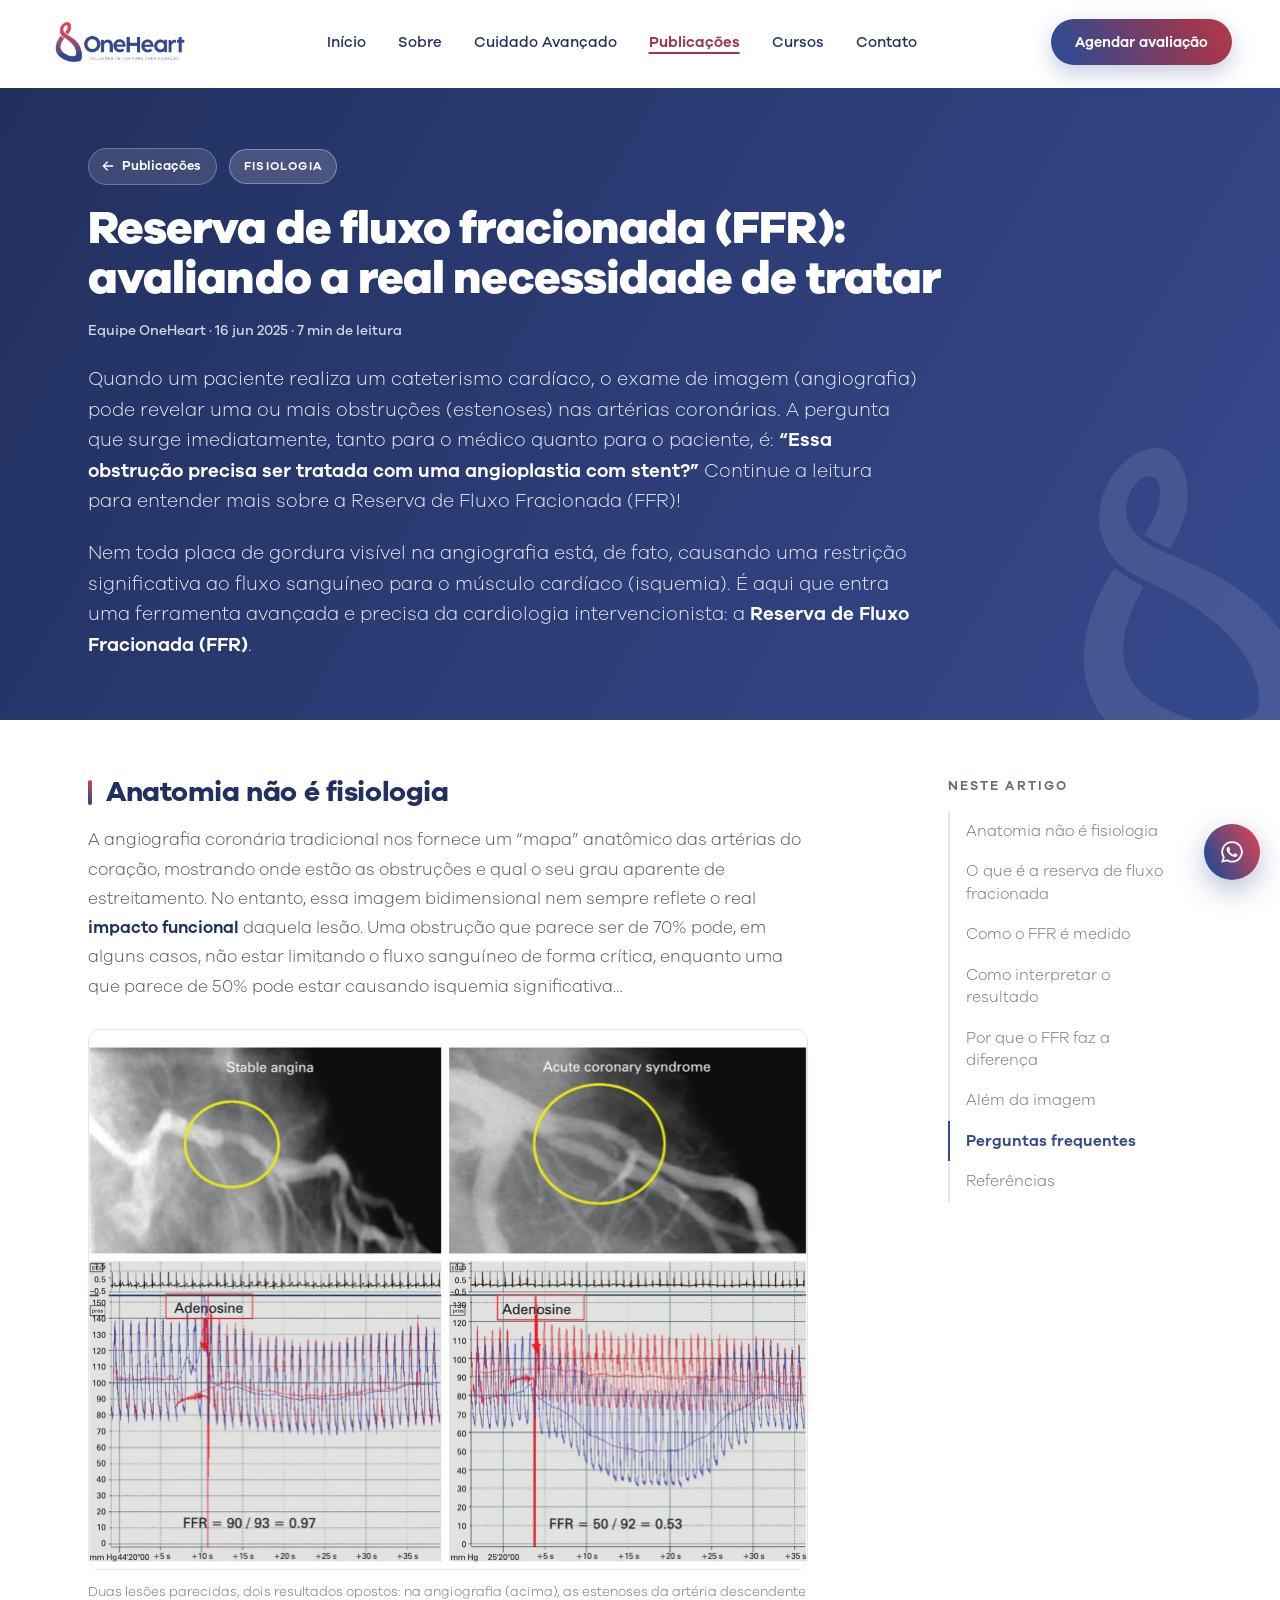
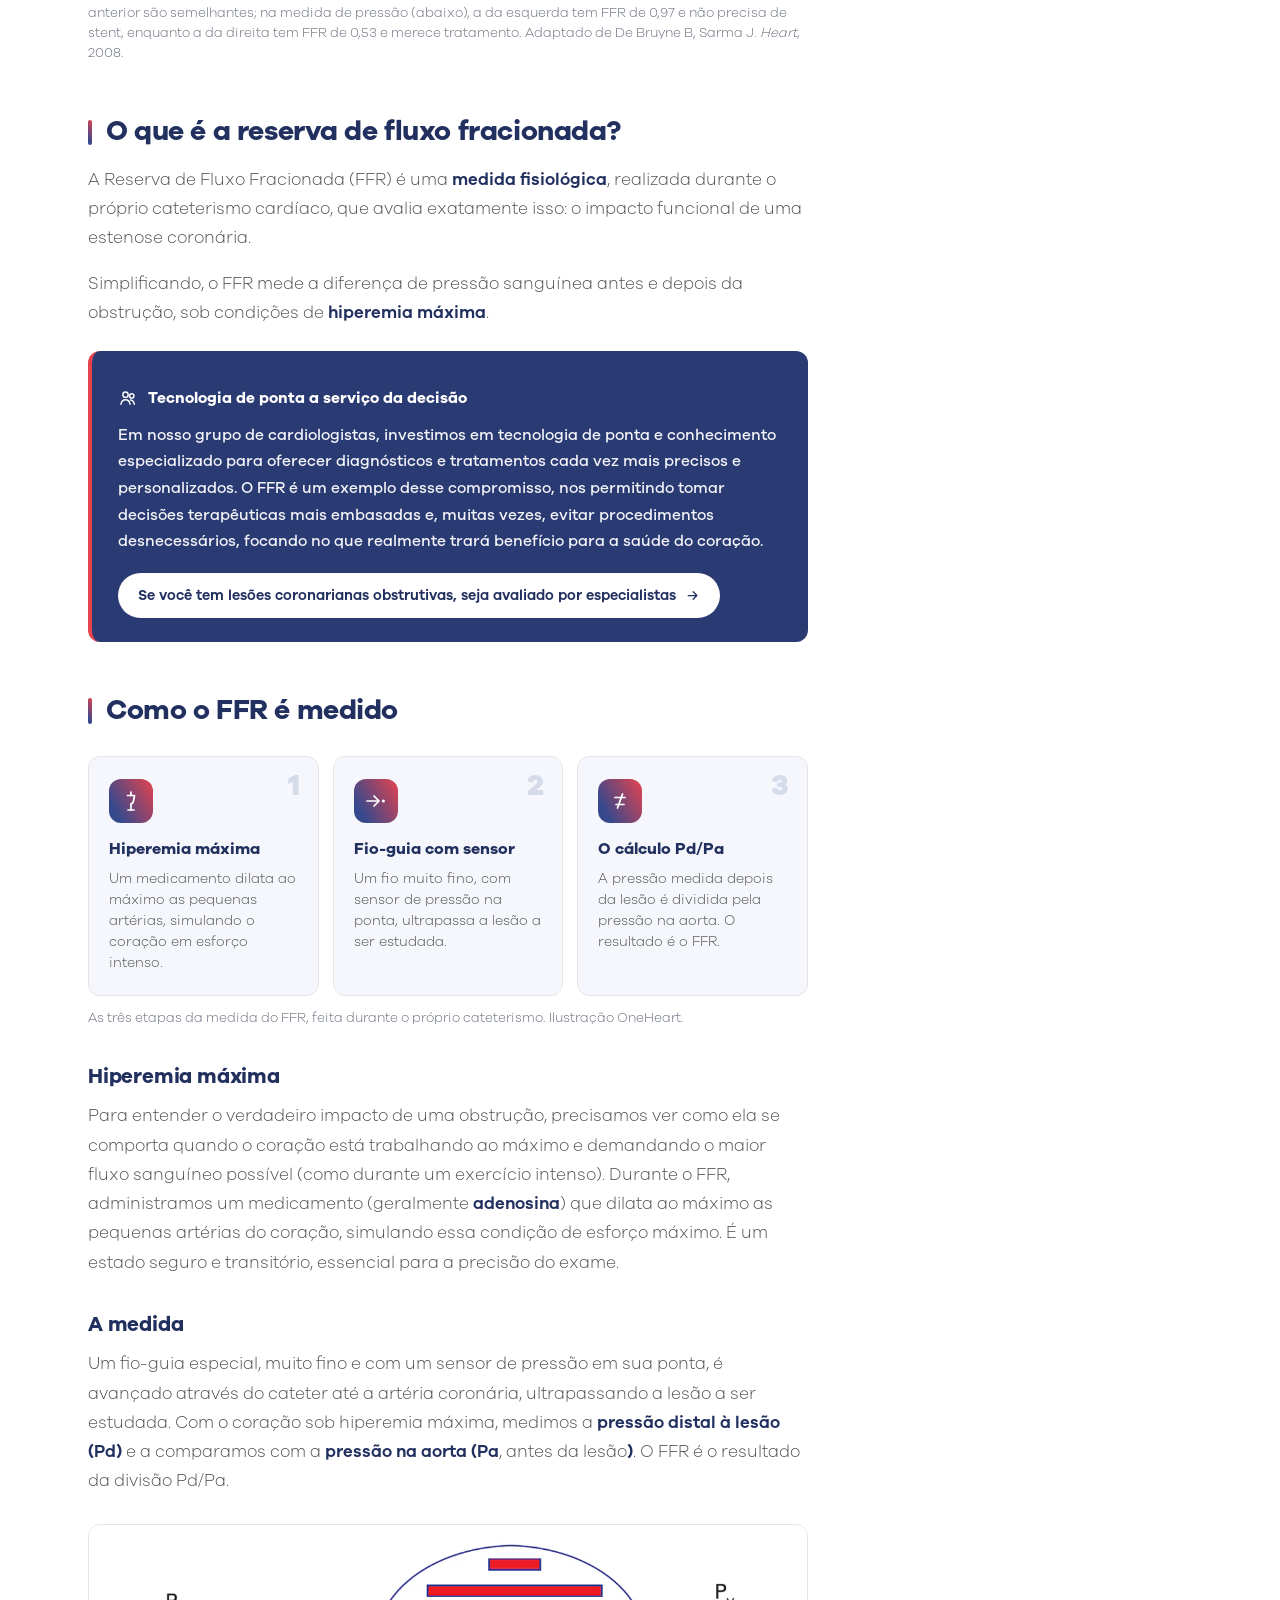
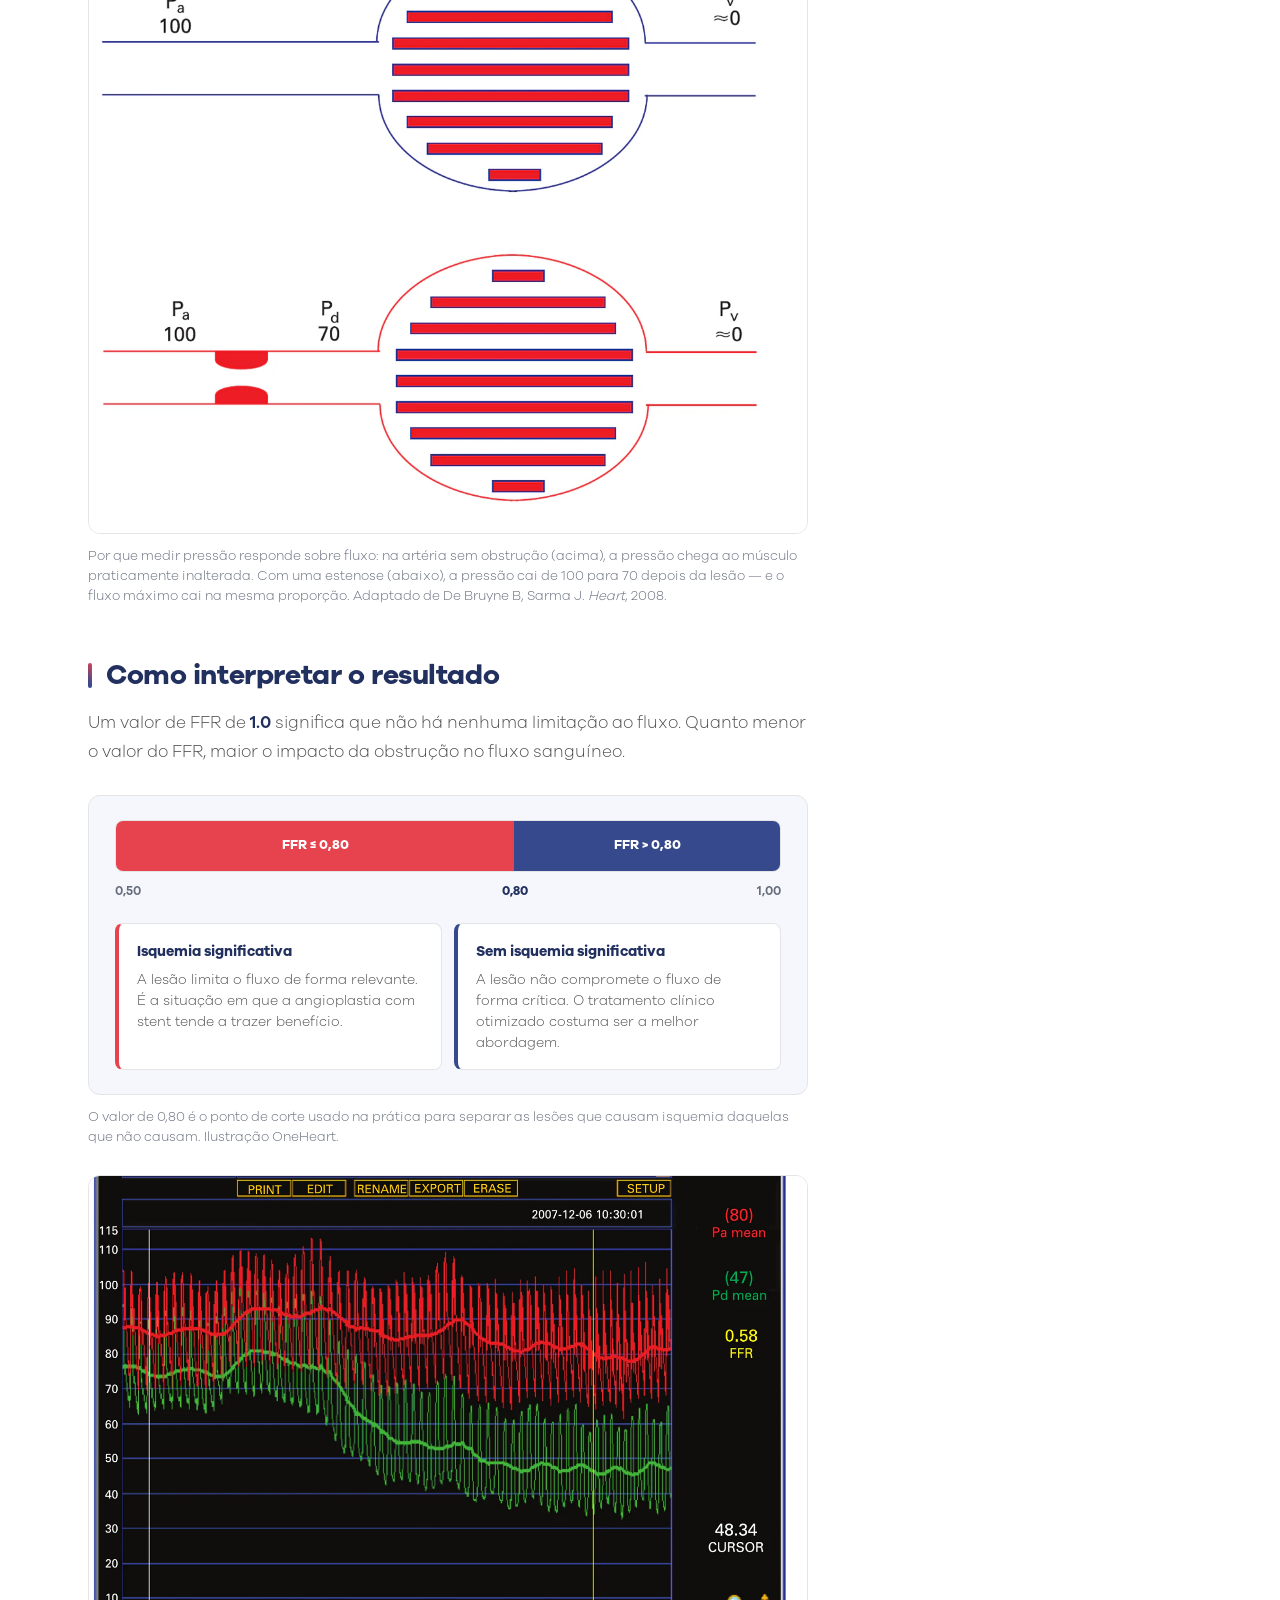
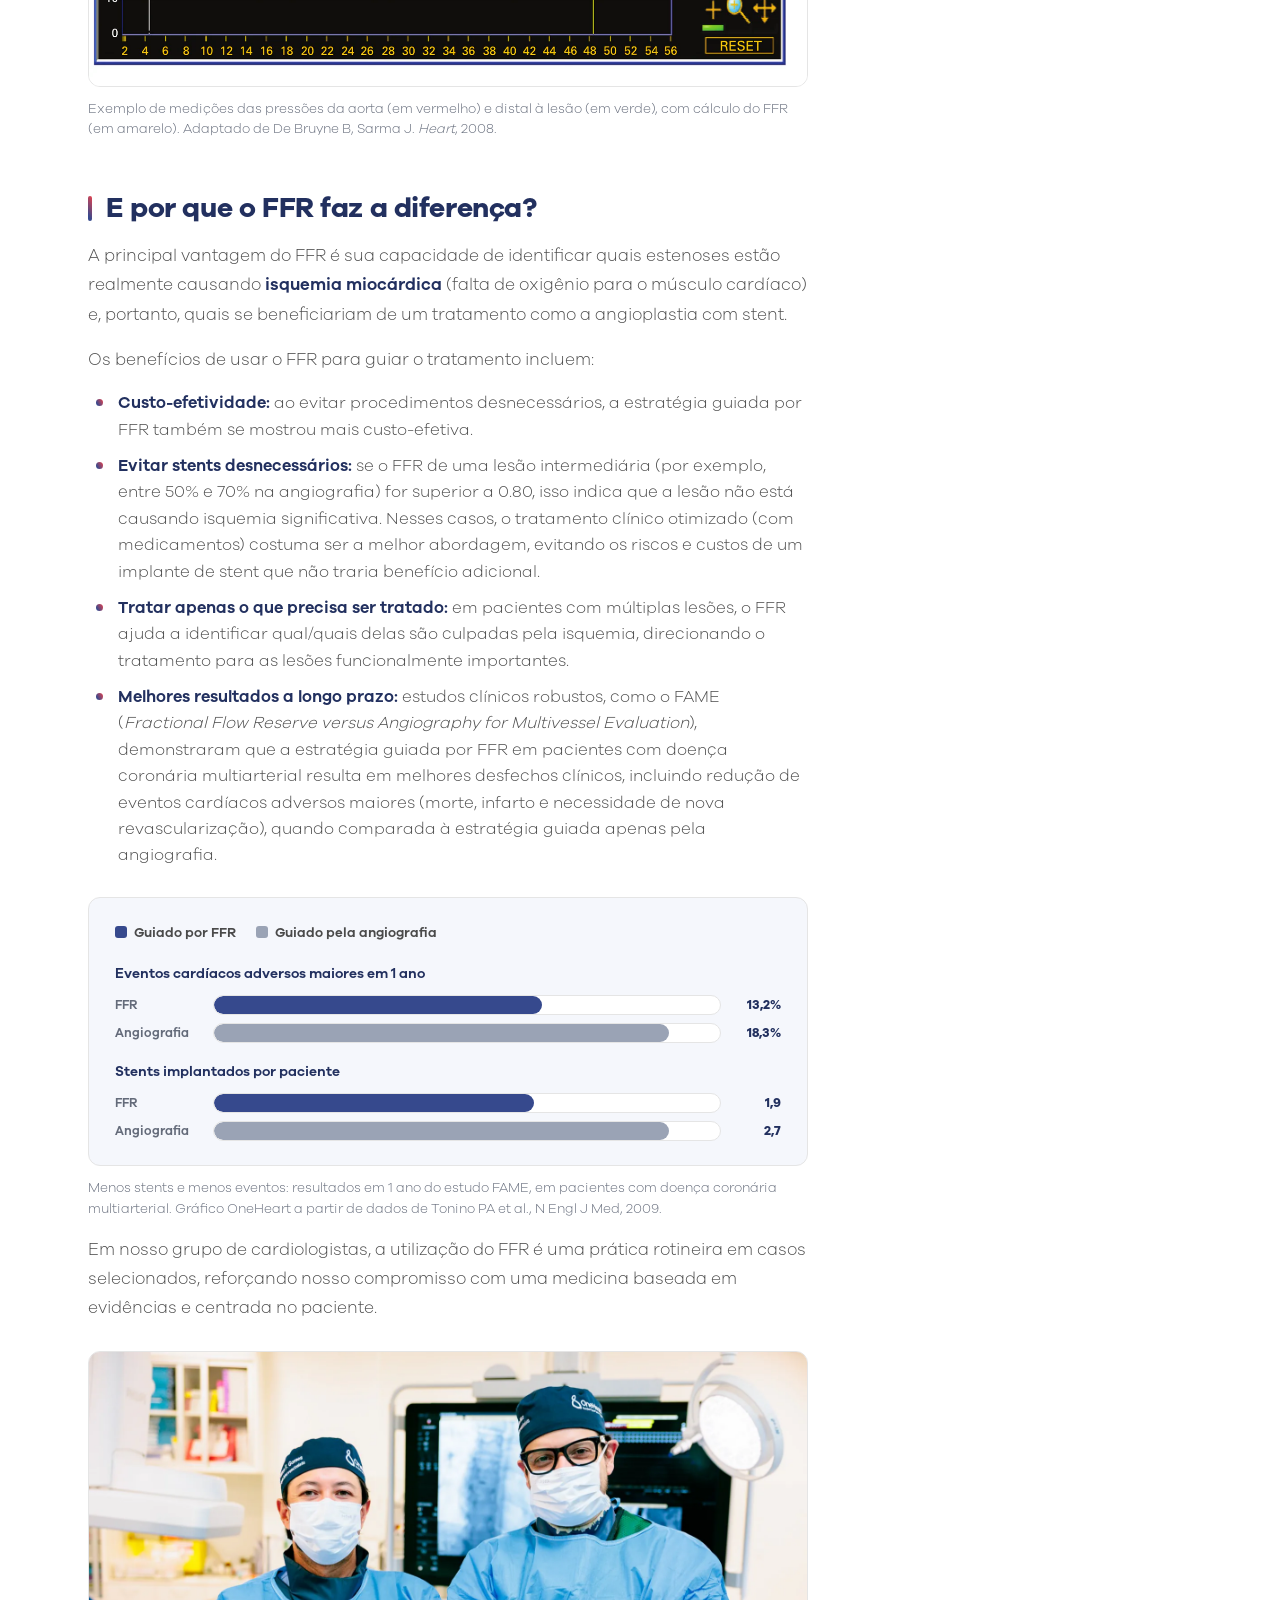
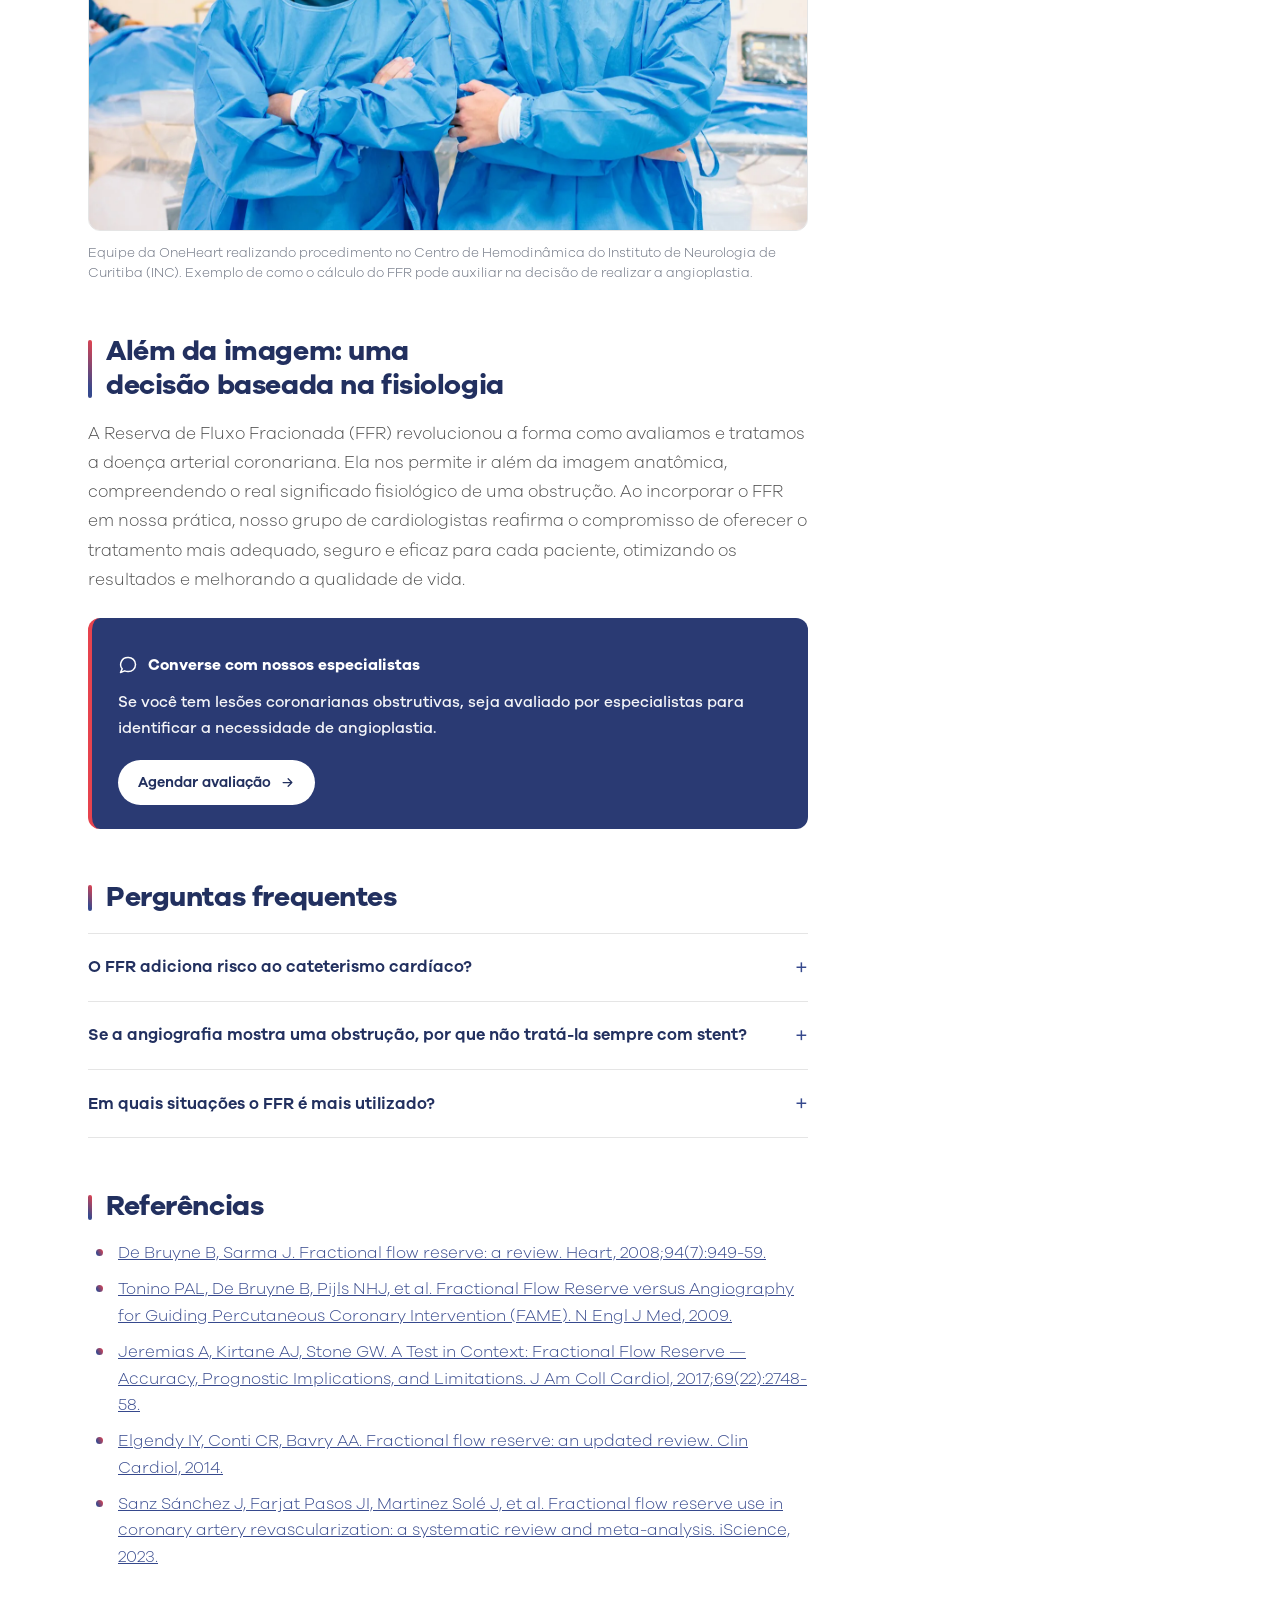
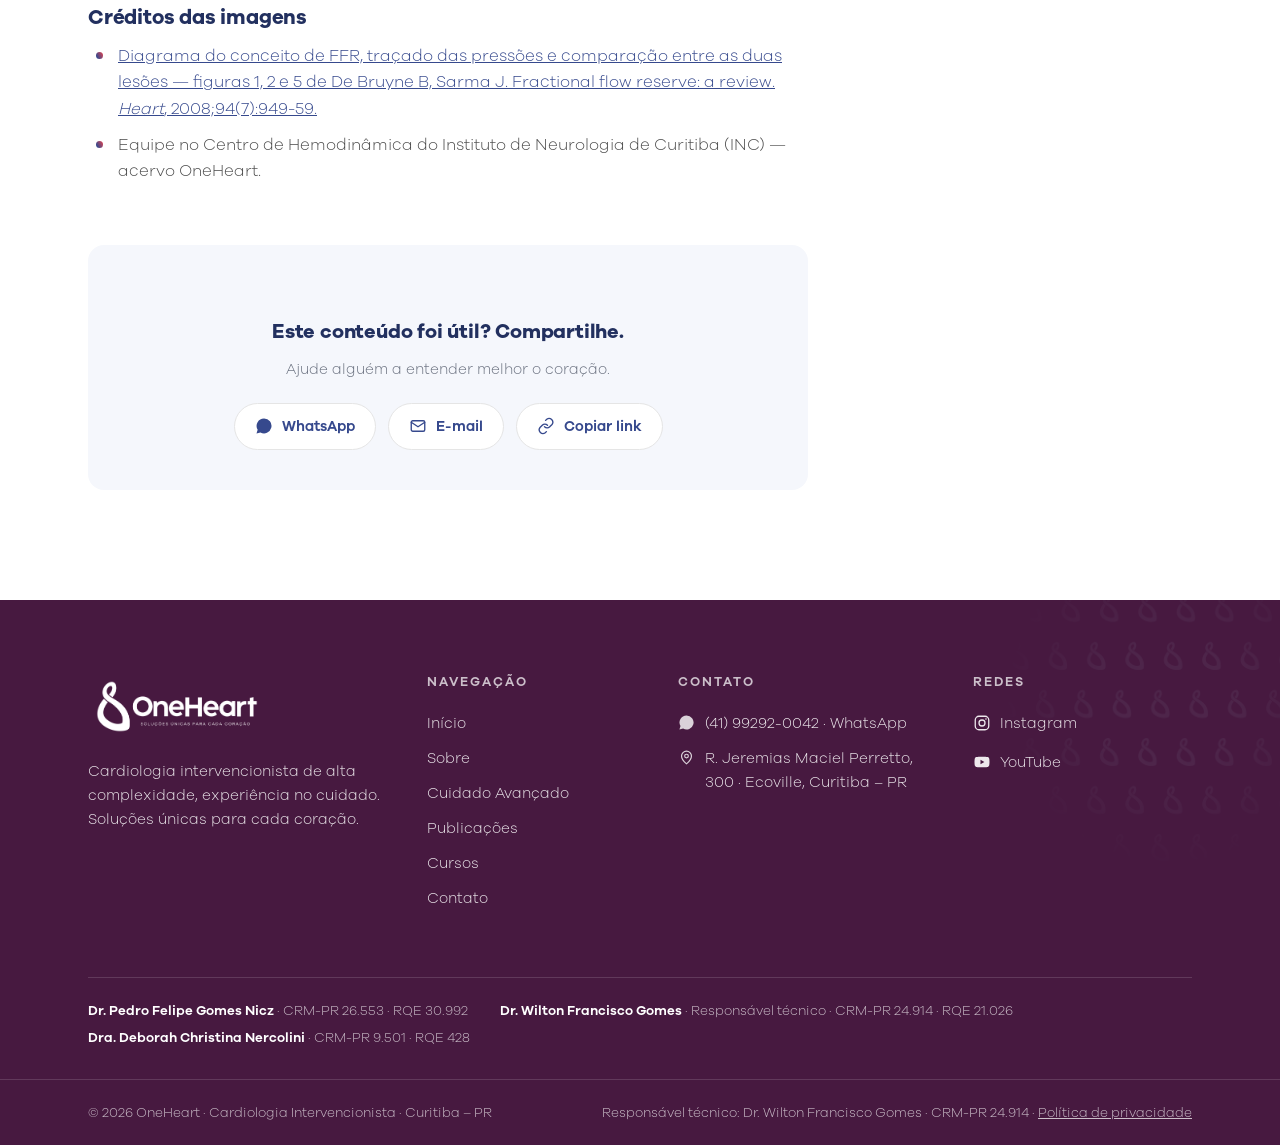
==== artigo-ffr.html @ 6fa2df33 "Adiciona artigos TEER (MitraClip e PASCAL) e FFR Migra do site antigo os dois artigos restantes, man" ====
<!DOCTYPE html>
<html lang="pt-BR">
<head>
<meta charset="UTF-8">
<meta name="viewport" content="width=device-width, initial-scale=1.0">
<title>Reserva de fluxo fracionada (FFR): o que é e quando é indicada? — OneHeart</title>
<meta name="description" content="Nem toda obstrução vista na angiografia limita o fluxo de forma crítica. Entenda o que é a reserva de fluxo fracionada (FFR), como ela é medida durante o cateterismo, o que significa o corte de 0,80 e como ela evita stents desnecessários. Conteúdo da equipe OneHeart, em Curitiba.">
<link rel="icon" type="image/webp" href="assets/img/selo-degrade.webp">
<link rel="preload" href="assets/fonts/GalanoGrotesqueExtraBold.woff2" as="font" type="font/woff2" crossorigin>
<link rel="preload" href="assets/fonts/GalanoGrotesqueLight.woff2" as="font" type="font/woff2" crossorigin>
<link rel="stylesheet" href="css/styles.css">
<script>if(window.matchMedia&&!matchMedia('(prefers-reduced-motion: reduce)').matches){document.documentElement.classList.add('js-reveal');window.addEventListener('error',function(){document.documentElement.classList.remove('js-reveal');});}</script>
</head>
<body>

<a class="skip-link" href="#conteudo">Pular para o conteúdo</a>

<header class="site-header" id="header">
  <div class="container">
    <a class="brand" href="index.html" aria-label="OneHeart — Início">
      <img src="assets/img/logo-principal-degrade.webp" alt="OneHeart — Soluções únicas para cada coração" width="640" height="240">
    </a>
    <nav class="site-nav" aria-label="Navegação principal">
      <ul>
        <li><a href="index.html">Início</a></li>
        <li><a href="sobre.html">Sobre</a></li>
        <li><a href="cuidado-avancado.html">Cuidado Avançado</a></li>
        <li><a href="publicacoes.html" aria-current="page">Publicações</a></li>
        <li><a href="cursos.html">Cursos</a></li>
        <li><a href="contato.html">Contato</a></li>
      </ul>
    </nav>
    <div class="header-cta">
      <a class="btn btn-primary" href="https://wa.me/5541992920042?text=Ol%C3%A1!%20Gostaria%20de%20agendar%20uma%20avalia%C3%A7%C3%A3o%20com%20a%20OneHeart." target="_blank" rel="noopener">Agendar avaliação</a>
    </div>
    <button class="nav-toggle" id="navToggle" aria-label="Abrir menu" aria-expanded="false" aria-controls="drawer">
      <svg width="26" height="26" viewBox="0 0 24 24" fill="none" stroke="currentColor" stroke-width="2" stroke-linecap="round"><path d="M4 7h16M4 12h16M4 17h16"/></svg>
    </button>
  </div>
</header>

<div class="drawer" id="drawer" aria-hidden="true">
  <div class="drawer-scrim" data-close></div>
  <div class="drawer-panel" role="dialog" aria-modal="true" aria-label="Menu">
    <div class="drawer-top">
      <img src="assets/img/logo-principal-degrade.webp" alt="OneHeart">
      <button class="drawer-close" data-close aria-label="Fechar menu">
        <svg width="20" height="20" viewBox="0 0 24 24" fill="none" stroke="currentColor" stroke-width="2" stroke-linecap="round"><path d="M6 6l12 12M18 6L6 18"/></svg>
      </button>
    </div>
    <nav aria-label="Navegação móvel">
      <a href="index.html">Início</a>
      <a href="sobre.html">Sobre</a>
      <a href="cuidado-avancado.html">Cuidado Avançado</a>
      <a href="publicacoes.html" aria-current="page">Publicações</a>
      <a href="cursos.html">Cursos</a>
      <a href="contato.html">Contato</a>
    </nav>
    <a class="btn btn-primary" href="https://wa.me/5541992920042?text=Ol%C3%A1!%20Gostaria%20de%20agendar%20uma%20avalia%C3%A7%C3%A3o%20com%20a%20OneHeart." target="_blank" rel="noopener">Agendar avaliação</a>
  </div>
</div>

<main id="conteudo">
  <article class="article">

    <header class="article-head reveal">
      <div class="container">
        <div class="article-topline">
          <a class="article-back" href="publicacoes.html">
            <svg width="16" height="16" viewBox="0 0 24 24" fill="none" stroke="currentColor" stroke-width="2" stroke-linecap="round" stroke-linejoin="round"><path d="M19 12H5M11 6l-6 6 6 6"/></svg>
            Publicações
          </a>
          <span class="article-cat">Fisiologia</span>
        </div>
        <h1>Reserva de fluxo fracionada (FFR): avaliando a real necessidade de tratar</h1>
        <p class="article-meta">Equipe OneHeart · 16 jun 2025 · 7 min de leitura</p>
        <p class="article-lead">Quando um paciente realiza um cateterismo cardíaco, o exame de imagem (angiografia) pode revelar uma ou mais obstruções (estenoses) nas artérias coronárias. A pergunta que surge imediatamente, tanto para o médico quanto para o paciente, é: <strong>“Essa obstrução precisa ser tratada com uma angioplastia com stent?”</strong> Continue a leitura para entender mais sobre a Reserva de Fluxo Fracionada (FFR)!</p>
        <p class="article-lead">Nem toda placa de gordura visível na angiografia está, de fato, causando uma restrição significativa ao fluxo sanguíneo para o músculo cardíaco (isquemia). É aqui que entra uma ferramenta avançada e precisa da cardiologia intervencionista: a <strong>Reserva de Fluxo Fracionada (FFR)</strong>.</p>
      </div>
    </header>

    <div class="container">
      <div class="article-layout">

        <!-- Sumário -->
        <aside class="article-toc reveal" aria-label="Sumário do artigo">
          <p class="toc-title">Neste artigo</p>
          <nav>
            <a href="#anatomia">Anatomia não é fisiologia</a>
            <a href="#o-que-e">O que é a reserva de fluxo fracionada</a>
            <a href="#como-e-medido">Como o FFR é medido</a>
            <a href="#interpretacao">Como interpretar o resultado</a>
            <a href="#diferenca">Por que o FFR faz a diferença</a>
            <a href="#conclusao">Além da imagem</a>
            <a href="#faq">Perguntas frequentes</a>
            <a href="#referencias">Referências</a>
          </nav>
        </aside>

        <!-- Corpo -->
        <div class="article-body">

          <section id="anatomia">
            <h2>Anatomia não é fisiologia</h2>
            <p>A angiografia coronária tradicional nos fornece um “mapa” anatômico das artérias do coração, mostrando onde estão as obstruções e qual o seu grau aparente de estreitamento. No entanto, essa imagem bidimensional nem sempre reflete o real <strong>impacto funcional</strong> daquela lesão. Uma obstrução que parece ser de 70% pode, em alguns casos, não estar limitando o fluxo sanguíneo de forma crítica, enquanto uma que parece de 50% pode estar causando isquemia significativa…</p>

            <figure class="article-figure">
              <img src="assets/img/artigo-ffr-duas-lesoes.webp" alt="Dois pacientes com estenoses semelhantes na artéria descendente anterior. À esquerda, o traçado de pressão resulta em FFR de 0,97; à direita, em FFR de 0,53" width="1440" height="1082" loading="lazy" decoding="async">
              <figcaption>Duas lesões parecidas, dois resultados opostos: na angiografia (acima), as estenoses da artéria descendente anterior são semelhantes; na medida de pressão (abaixo), a da esquerda tem FFR de 0,97 e não precisa de stent, enquanto a da direita tem FFR de 0,53 e merece tratamento. Adaptado de De Bruyne B, Sarma J. <em>Heart</em>, 2008.</figcaption>
            </figure>
          </section>

          <section id="o-que-e">
            <h2>O que é a reserva de fluxo fracionada?</h2>
            <p>A Reserva de Fluxo Fracionada (FFR) é uma <strong>medida fisiológica</strong>, realizada durante o próprio cateterismo cardíaco, que avalia exatamente isso: o impacto funcional de uma estenose coronária.</p>
            <p>Simplificando, o FFR mede a diferença de pressão sanguínea antes e depois da obstrução, sob condições de <strong>hiperemia máxima</strong>.</p>

            <div class="callout">
              <p class="callout-title">
                <svg width="20" height="20" viewBox="0 0 24 24" fill="none" stroke="currentColor" stroke-width="1.7" stroke-linecap="round" stroke-linejoin="round"><circle cx="9" cy="8" r="3.2"/><circle cx="16.5" cy="9.5" r="2.6"/><path d="M3.5 19.5c.6-3.6 2.7-5.5 5.5-5.5s4.9 1.9 5.5 5.5M15 14.4c2.4.3 4.1 2 4.6 5.1"/></svg>
                Tecnologia de ponta a serviço da decisão
              </p>
              <p>Em nosso grupo de cardiologistas, investimos em tecnologia de ponta e conhecimento especializado para oferecer diagnósticos e tratamentos cada vez mais precisos e personalizados. O FFR é um exemplo desse compromisso, nos permitindo tomar decisões terapêuticas mais embasadas e, muitas vezes, evitar procedimentos desnecessários, focando no que realmente trará benefício para a saúde do coração.</p>
              <a class="callout-link" href="https://wa.me/5541992920042?text=Ol%C3%A1!%20Gostaria%20de%20agendar%20uma%20avalia%C3%A7%C3%A3o%20sobre%20les%C3%B5es%20coronarianas%20e%20FFR." target="_blank" rel="noopener">
                Se você tem lesões coronarianas obstrutivas, seja avaliado por especialistas
                <svg width="15" height="15" viewBox="0 0 24 24" fill="none" stroke="currentColor" stroke-width="2" stroke-linecap="round" stroke-linejoin="round" aria-hidden="true"><path d="M5 12h14M13 6l6 6-6 6"/></svg>
              </a>
            </div>
          </section>

          <section id="como-e-medido">
            <h2>Como o FFR é medido</h2>

            <figure class="article-figure">
              <div class="tavi-steps">
                <div class="tavi-step">
                  <span class="ts-num" aria-hidden="true">1</span>
                  <div class="ts-icon">
                    <svg width="24" height="24" viewBox="0 0 24 24" fill="none" stroke="currentColor" stroke-width="1.7" stroke-linecap="round" stroke-linejoin="round"><path d="M12 3v3.5"/><path d="M8.5 6.5h7l-1 5.5a3.6 3.6 0 0 1-2.5 2.9V21"/><path d="M9 21h6"/></svg>
                  </div>
                  <h4>Hiperemia máxima</h4>
                  <p>Um medicamento dilata ao máximo as pequenas artérias, simulando o coração em esforço intenso.</p>
                </div>
                <div class="tavi-step">
                  <span class="ts-num" aria-hidden="true">2</span>
                  <div class="ts-icon">
                    <svg width="24" height="24" viewBox="0 0 24 24" fill="none" stroke="currentColor" stroke-width="1.7" stroke-linecap="round" stroke-linejoin="round"><path d="M3 12h11"/><path d="M10 7l5 5-5 5"/><circle cx="19.4" cy="12" r="1.5" fill="currentColor" stroke="none"/></svg>
                  </div>
                  <h4>Fio-guia com sensor</h4>
                  <p>Um fio muito fino, com sensor de pressão na ponta, ultrapassa a lesão a ser estudada.</p>
                </div>
                <div class="tavi-step">
                  <span class="ts-num" aria-hidden="true">3</span>
                  <div class="ts-icon">
                    <svg width="24" height="24" viewBox="0 0 24 24" fill="none" stroke="currentColor" stroke-width="1.7" stroke-linecap="round" stroke-linejoin="round"><path d="M7 8.5h10"/><path d="M8 15.5h8"/><path d="M14.5 5 9.5 19"/></svg>
                  </div>
                  <h4>O cálculo Pd/Pa</h4>
                  <p>A pressão medida depois da lesão é dividida pela pressão na aorta. O resultado é o FFR.</p>
                </div>
              </div>
              <figcaption>As três etapas da medida do FFR, feita durante o próprio cateterismo. Ilustração OneHeart.</figcaption>
            </figure>

            <h3>Hiperemia máxima</h3>
            <p>Para entender o verdadeiro impacto de uma obstrução, precisamos ver como ela se comporta quando o coração está trabalhando ao máximo e demandando o maior fluxo sanguíneo possível (como durante um exercício intenso). Durante o FFR, administramos um medicamento (geralmente <strong>adenosina</strong>) que dilata ao máximo as pequenas artérias do coração, simulando essa condição de esforço máximo. É um estado seguro e transitório, essencial para a precisão do exame.</p>

            <h3>A medida</h3>
            <p>Um fio-guia especial, muito fino e com um sensor de pressão em sua ponta, é avançado através do cateter até a artéria coronária, ultrapassando a lesão a ser estudada. Com o coração sob hiperemia máxima, medimos a <strong>pressão distal à lesão (Pd)</strong> e a comparamos com a <strong>pressão na aorta (Pa</strong>, antes da lesão<strong>)</strong>. O FFR é o resultado da divisão Pd/Pa.</p>

            <figure class="article-figure">
              <img src="assets/img/artigo-ffr-conceito.webp" alt="Diagrama comparando uma artéria sem obstrução, em que a pressão se mantém em 100 até o músculo cardíaco, com uma artéria com estenose, em que a pressão cai de 100 para 70 depois da obstrução" width="1100" height="932" loading="lazy" decoding="async">
              <figcaption>Por que medir pressão responde sobre fluxo: na artéria sem obstrução (acima), a pressão chega ao músculo praticamente inalterada. Com uma estenose (abaixo), a pressão cai de 100 para 70 depois da lesão — e o fluxo máximo cai na mesma proporção. Adaptado de De Bruyne B, Sarma J. <em>Heart</em>, 2008.</figcaption>
            </figure>
          </section>

          <section id="interpretacao">
            <h2>Como interpretar o resultado</h2>
            <p>Um valor de FFR de <strong>1.0</strong> significa que não há nenhuma limitação ao fluxo. Quanto menor o valor do FFR, maior o impacto da obstrução no fluxo sanguíneo.</p>

            <figure class="article-figure">
              <div class="ffr-scale" role="img" aria-label="Escala de FFR de 0,50 a 1,00. Valores iguais ou menores que 0,80 indicam isquemia significativa e costumam se beneficiar de angioplastia. Valores acima de 0,80 indicam ausência de isquemia significativa, com tratamento clínico otimizado como melhor abordagem.">
                <div class="fs-bar">
                  <div class="fs-zone low">FFR ≤ 0,80</div>
                  <div class="fs-zone high">FFR &gt; 0,80</div>
                </div>
                <div class="fs-ticks">
                  <span class="start">0,50</span>
                  <span class="cut">0,80</span>
                  <span class="end">1,00</span>
                </div>
                <div class="fs-legend">
                  <div class="fs-item low">
                    <h4>Isquemia significativa</h4>
                    <p>A lesão limita o fluxo de forma relevante. É a situação em que a angioplastia com stent tende a trazer benefício.</p>
                  </div>
                  <div class="fs-item high">
                    <h4>Sem isquemia significativa</h4>
                    <p>A lesão não compromete o fluxo de forma crítica. O tratamento clínico otimizado costuma ser a melhor abordagem.</p>
                  </div>
                </div>
              </div>
              <figcaption>O valor de 0,80 é o ponto de corte usado na prática para separar as lesões que causam isquemia daquelas que não causam. Ilustração OneHeart.</figcaption>
            </figure>

            <figure class="article-figure">
              <img src="assets/img/artigo-ffr-tracado-pressoes.webp" alt="Tela do laboratório de hemodinâmica com as curvas de pressão da aorta em vermelho e distal à lesão em verde, e o valor de FFR de 0,58 em amarelo" width="1400" height="994" loading="lazy" decoding="async">
              <figcaption>Exemplo de medições das pressões da aorta (em vermelho) e distal à lesão (em verde), com cálculo do FFR (em amarelo). Adaptado de De Bruyne B, Sarma J. <em>Heart</em>, 2008.</figcaption>
            </figure>
          </section>

          <section id="diferenca">
            <h2>E por que o FFR faz a diferença?</h2>
            <p>A principal vantagem do FFR é sua capacidade de identificar quais estenoses estão realmente causando <strong>isquemia miocárdica</strong> (falta de oxigênio para o músculo cardíaco) e, portanto, quais se beneficiariam de um tratamento como a angioplastia com stent.</p>
            <p>Os benefícios de usar o FFR para guiar o tratamento incluem:</p>
            <ul>
              <li><strong>Custo-efetividade:</strong> ao evitar procedimentos desnecessários, a estratégia guiada por FFR também se mostrou mais custo-efetiva.</li>
              <li><strong>Evitar stents desnecessários:</strong> se o FFR de uma lesão intermediária (por exemplo, entre 50% e 70% na angiografia) for superior a 0.80, isso indica que a lesão não está causando isquemia significativa. Nesses casos, o tratamento clínico otimizado (com medicamentos) costuma ser a melhor abordagem, evitando os riscos e custos de um implante de stent que não traria benefício adicional.</li>
              <li><strong>Tratar apenas o que precisa ser tratado:</strong> em pacientes com múltiplas lesões, o FFR ajuda a identificar qual/quais delas são culpadas pela isquemia, direcionando o tratamento para as lesões funcionalmente importantes.</li>
              <li><strong>Melhores resultados a longo prazo:</strong> estudos clínicos robustos, como o FAME (<em>Fractional Flow Reserve versus Angiography for Multivessel Evaluation</em>), demonstraram que a estratégia guiada por FFR em pacientes com doença coronária multiarterial resulta em melhores desfechos clínicos, incluindo redução de eventos cardíacos adversos maiores (morte, infarto e necessidade de nova revascularização), quando comparada à estratégia guiada apenas pela angiografia.</li>
            </ul>

            <figure class="article-figure">
              <div class="stat-compare" role="img" aria-label="Resultados do estudo FAME em pacientes com doença coronária multiarterial: eventos cardíacos em 1 ano de 13,2% na estratégia guiada por FFR contra 18,3% na guiada pela angiografia; número de stents por paciente de 1,9 contra 2,7.">
                <div class="sc-legend">
                  <span><span class="sc-k sc-tavr"></span>Guiado por FFR</span>
                  <span><span class="sc-k sc-cir"></span>Guiado pela angiografia</span>
                </div>
                <div class="sc-row">
                  <div class="sc-label">Eventos cardíacos adversos maiores em 1 ano</div>
                  <div class="sc-bar-row"><span class="sc-tag">FFR</span><div class="sc-track"><div class="sc-fill sc-tavr" style="width:64.9%"></div></div><span class="sc-val">13,2%</span></div>
                  <div class="sc-bar-row"><span class="sc-tag">Angiografia</span><div class="sc-track"><div class="sc-fill sc-cir" style="width:90%"></div></div><span class="sc-val">18,3%</span></div>
                </div>
                <div class="sc-row">
                  <div class="sc-label">Stents implantados por paciente</div>
                  <div class="sc-bar-row"><span class="sc-tag">FFR</span><div class="sc-track"><div class="sc-fill sc-tavr" style="width:63.3%"></div></div><span class="sc-val">1,9</span></div>
                  <div class="sc-bar-row"><span class="sc-tag">Angiografia</span><div class="sc-track"><div class="sc-fill sc-cir" style="width:90%"></div></div><span class="sc-val">2,7</span></div>
                </div>
              </div>
              <figcaption>Menos stents e menos eventos: resultados em 1 ano do estudo FAME, em pacientes com doença coronária multiarterial. Gráfico OneHeart a partir de dados de Tonino PA et al., N Engl J Med, 2009.</figcaption>
            </figure>

            <p>Em nosso grupo de cardiologistas, a utilização do FFR é uma prática rotineira em casos selecionados, reforçando nosso compromisso com uma medicina baseada em evidências e centrada no paciente.</p>

            <figure class="article-figure">
              <img src="assets/img/artigo-ffr-equipe-inc.webp" alt="Dois cardiologistas da equipe OneHeart paramentados no Centro de Hemodinâmica, com o monitor de angiografia ao fundo" width="1600" height="1066" loading="lazy" decoding="async">
              <figcaption>Equipe da OneHeart realizando procedimento no Centro de Hemodinâmica do Instituto de Neurologia de Curitiba (INC). Exemplo de como o cálculo do FFR pode auxiliar na decisão de realizar a angioplastia.</figcaption>
            </figure>
          </section>

          <section id="conclusao">
            <h2>Além da imagem: uma decisão baseada na fisiologia</h2>
            <p>A Reserva de Fluxo Fracionada (FFR) revolucionou a forma como avaliamos e tratamos a doença arterial coronariana. Ela nos permite ir além da imagem anatômica, compreendendo o real significado fisiológico de uma obstrução. Ao incorporar o FFR em nossa prática, nosso grupo de cardiologistas reafirma o compromisso de oferecer o tratamento mais adequado, seguro e eficaz para cada paciente, otimizando os resultados e melhorando a qualidade de vida.</p>

            <div class="callout">
              <p class="callout-title">
                <svg width="20" height="20" viewBox="0 0 24 24" fill="none" stroke="currentColor" stroke-width="1.8" stroke-linecap="round" stroke-linejoin="round"><path d="M21 11.5a8.4 8.4 0 0 1-9 8.4 8.9 8.9 0 0 1-4-.9L3 21l2-4.4A8.4 8.4 0 0 1 12 3a8.4 8.4 0 0 1 9 8.5z"/></svg>
                Converse com nossos especialistas
              </p>
              <p>Se você tem lesões coronarianas obstrutivas, seja avaliado por especialistas para identificar a necessidade de angioplastia.</p>
              <a class="callout-link" href="https://wa.me/5541992920042?text=Ol%C3%A1!%20Gostaria%20de%20agendar%20uma%20avalia%C3%A7%C3%A3o%20sobre%20les%C3%B5es%20coronarianas%20e%20FFR." target="_blank" rel="noopener">
                Agendar avaliação
                <svg width="15" height="15" viewBox="0 0 24 24" fill="none" stroke="currentColor" stroke-width="2" stroke-linecap="round" stroke-linejoin="round" aria-hidden="true"><path d="M5 12h14M13 6l6 6-6 6"/></svg>
              </a>
            </div>
          </section>

          <section id="faq">
            <h2>Perguntas frequentes</h2>
            <div class="faq">
              <details>
                <summary>O FFR adiciona risco ao cateterismo cardíaco?</summary>
                <p>O FFR é um procedimento muito seguro. Os riscos adicionais ao cateterismo padrão são mínimos e geralmente relacionados à passagem do fio-guia ou aos efeitos transitórios da adenosina. Nossa equipe experiente toma todas as precauções para minimizar qualquer risco. Explicaremos todos os riscos em uma avaliação presencial.</p>
              </details>
              <details>
                <summary>Se a angiografia mostra uma obstrução, por que não tratá-la sempre com stent?</summary>
                <p>Colocar um stent quando não é necessário não traz benefício adicional e adiciona os riscos inerentes ao procedimento. A angiografia mostra a anatomia, mas não necessariamente a fisiologia (o impacto no fluxo). Muitas obstruções visualizadas não limitam o fluxo sanguíneo de forma significativa a ponto de requerer um stent. O FFR nos ajuda a identificar precisamente quais lesões se beneficiarão do tratamento, evitando intervenções em lesões que podem ser seguramente manejadas com medicação.</p>
              </details>
              <details>
                <summary>Em quais situações o FFR é mais utilizado?</summary>
                <p>O FFR é particularmente útil para avaliar lesões coronárias de gravidade intermediária (geralmente entre 40% e 70% de obstrução visual pela angiografia), em pacientes com doença em múltiplas artérias para decidir quais lesões tratar, ou quando há discordância entre os sintomas do paciente e os achados da angiografia ou de testes não invasivos.</p>
              </details>
            </div>
          </section>

          <section id="referencias">
            <h2>Referências</h2>
            <ul class="ref-list">
              <li><a href="https://heart.bmj.com/content/94/7/949" target="_blank" rel="noopener">De Bruyne B, Sarma J. Fractional flow reserve: a review. Heart, 2008;94(7):949-59.</a></li>
              <li><a href="https://www.nejm.org/doi/full/10.1056/NEJMoa0807611" target="_blank" rel="noopener">Tonino PAL, De Bruyne B, Pijls NHJ, et al. Fractional Flow Reserve versus Angiography for Guiding Percutaneous Coronary Intervention (FAME). N Engl J Med, 2009.</a></li>
              <li><a href="https://www.jacc.org/doi/10.1016/j.jacc.2017.04.019" target="_blank" rel="noopener">Jeremias A, Kirtane AJ, Stone GW. A Test in Context: Fractional Flow Reserve — Accuracy, Prognostic Implications, and Limitations. J Am Coll Cardiol, 2017;69(22):2748-58.</a></li>
              <li><a href="https://pmc.ncbi.nlm.nih.gov/articles/PMC6649528" target="_blank" rel="noopener">Elgendy IY, Conti CR, Bavry AA. Fractional flow reserve: an updated review. Clin Cardiol, 2014.</a></li>
              <li><a href="https://www.sciencedirect.com/science/article/pii/S2589004223013226" target="_blank" rel="noopener">Sanz Sánchez J, Farjat Pasos JI, Martinez Solé J, et al. Fractional flow reserve use in coronary artery revascularization: a systematic review and meta-analysis. iScience, 2023.</a></li>
            </ul>

            <h3>Créditos das imagens</h3>
            <ul class="ref-list">
              <li><a href="https://heart.bmj.com/content/94/7/949" target="_blank" rel="noopener">Diagrama do conceito de FFR, traçado das pressões e comparação entre as duas lesões — figuras 1, 2 e 5 de De Bruyne B, Sarma J. Fractional flow reserve: a review. <em>Heart</em>, 2008;94(7):949-59.</a></li>
              <li>Equipe no Centro de Hemodinâmica do Instituto de Neurologia de Curitiba (INC) — acervo OneHeart.</li>
            </ul>
          </section>

          <!-- Compartilhar -->
          <div class="article-share reveal">
            <h3>Este conteúdo foi útil? Compartilhe.</h3>
            <p>Ajude alguém a entender melhor o coração.</p>
            <div class="share-btns">
              <a class="share-btn" data-share="whatsapp" href="#" target="_blank" rel="noopener" aria-label="Compartilhar no WhatsApp">
                <svg width="18" height="18" viewBox="0 0 24 24" fill="currentColor" aria-hidden="true"><path d="M12.04 2a9.9 9.9 0 0 0-8.5 14.94L2 22l5.2-1.5A9.9 9.9 0 1 0 12.04 2zm4.5 11.96c-.25-.12-1.46-.72-1.68-.8-.23-.09-.4-.13-.56.12-.17.25-.64.8-.78.97-.15.16-.29.19-.54.06-.24-.12-1.04-.38-1.98-1.22a7.4 7.4 0 0 1-1.37-1.7c-.14-.25-.01-.38.11-.5.11-.11.25-.29.37-.43.12-.15.16-.25.24-.42.08-.16.04-.31-.02-.43-.06-.12-.55-1.34-.76-1.83-.2-.48-.4-.42-.56-.43h-.48c-.16 0-.43.06-.66.31-.22.25-.86.84-.86 2.05 0 1.2.88 2.37 1 2.53.13.17 1.74 2.65 4.2 3.72.59.25 1.05.4 1.4.52.6.19 1.13.16 1.56.1.47-.07 1.46-.6 1.66-1.18.2-.57.2-1.06.15-1.17-.06-.1-.23-.17-.47-.29z"/></svg>
                WhatsApp
              </a>
              <a class="share-btn" data-share="email" href="#" aria-label="Compartilhar por e-mail">
                <svg width="18" height="18" viewBox="0 0 24 24" fill="none" stroke="currentColor" stroke-width="1.8" stroke-linecap="round" stroke-linejoin="round" aria-hidden="true"><rect x="3" y="5" width="18" height="14" rx="2"/><path d="m3 7 9 6 9-6"/></svg>
                E-mail
              </a>
              <button class="share-btn" type="button" data-share="copy" aria-label="Copiar link do artigo">
                <svg width="18" height="18" viewBox="0 0 24 24" fill="none" stroke="currentColor" stroke-width="1.8" stroke-linecap="round" stroke-linejoin="round" aria-hidden="true"><path d="M10 13a5 5 0 0 0 7 0l3-3a5 5 0 0 0-7-7l-1.5 1.5"/><path d="M14 11a5 5 0 0 0-7 0l-3 3a5 5 0 0 0 7 7l1.5-1.5"/></svg>
                <span class="share-label">Copiar link</span>
              </button>
            </div>
          </div>

        </div>
      </div>
    </div>
  </article>
</main>

<!-- ══════════ Footer ══════════ -->
<footer class="site-footer">
  <div class="container">
    <div class="cols">
      <div class="brand-col">
        <img src="assets/img/logo-branco.webp" alt="OneHeart">
        <p>Cardiologia intervencionista de alta complexidade, experiência no cuidado. Soluções únicas para cada coração.</p>
      </div>
      <nav aria-label="Mapa do site">
        <h4>Navegação</h4>
        <ul>
          <li><a href="index.html">Início</a></li>
          <li><a href="sobre.html">Sobre</a></li>
          <li><a href="cuidado-avancado.html">Cuidado Avançado</a></li>
          <li><a href="publicacoes.html">Publicações</a></li>
          <li><a href="cursos.html">Cursos</a></li>
          <li><a href="contato.html">Contato</a></li>
        </ul>
      </nav>
      <div>
        <h4>Contato</h4>
        <ul class="contact">
          <li>
            <svg width="17" height="17" viewBox="0 0 24 24" fill="currentColor"><path d="M12.04 2a9.9 9.9 0 0 0-8.5 14.94L2 22l5.2-1.5A9.9 9.9 0 1 0 12.04 2z"/></svg>
            <a href="https://wa.me/5541992920042" target="_blank" rel="noopener">(41)&nbsp;99292-0042 · WhatsApp</a>
          </li>
          <li>
            <svg width="17" height="17" viewBox="0 0 24 24" fill="none" stroke="currentColor" stroke-width="1.7" stroke-linecap="round" stroke-linejoin="round"><path d="M12 21s-7-5.6-7-11a7 7 0 0 1 14 0c0 5.4-7 11-7 11z"/><circle cx="12" cy="10" r="2.6"/></svg>
            <a href="https://maps.app.goo.gl/xK6griNg4cDpkGGh6" target="_blank" rel="noopener">R. Jeremias Maciel Perretto, 300 · Ecoville, Curitiba – PR</a>
          </li>
        </ul>
      </div>
      <div>
        <h4>Redes</h4>
        <ul class="social">
          <li><a href="https://instagram.com/oneheartmd/" target="_blank" rel="noopener">
            <svg width="18" height="18" viewBox="0 0 24 24" fill="none" stroke="currentColor" stroke-width="1.7"><rect x="3" y="3" width="18" height="18" rx="5"/><circle cx="12" cy="12" r="4"/><circle cx="17.3" cy="6.7" r="1.1" fill="currentColor" stroke="none"/></svg>
            Instagram</a></li>
          <li><a href="https://youtube.com/@oneheartmd" target="_blank" rel="noopener">
            <svg width="18" height="18" viewBox="0 0 24 24" fill="currentColor"><path d="M21.58 7.19c-.23-.86-.9-1.53-1.76-1.76C18.25 5 12 5 12 5s-6.25 0-7.82.43c-.86.23-1.53.9-1.76 1.76C2 8.76 2 12 2 12s0 3.24.42 4.81c.23.86.9 1.53 1.76 1.76C5.75 19 12 19 12 19s6.25 0 7.82-.43c.86-.23 1.53-.9 1.76-1.76C22 15.24 22 12 22 12s0-3.24-.42-4.81zM10 15V9l5.2 3-5.2 3z"/></svg>
            YouTube</a></li>
        </ul>
      </div>
    </div>
    <div class="footer-creds" aria-label="Corpo clínico e credenciais">
      <span><strong>Dr. Pedro Felipe Gomes Nicz</strong> · CRM-PR 26.553 · RQE 30.992</span>
      <span><strong>Dr. Wilton Francisco Gomes</strong> · Responsável técnico · CRM-PR 24.914 · RQE 21.026</span>
      <span><strong>Dra. Deborah Christina Nercolini</strong> · CRM-PR 9.501 · RQE 428</span>
    </div>
  </div>
  <div class="footer-bar">
    <div class="container">
      <span>© <span id="year">2026</span> OneHeart · Cardiologia Intervencionista · Curitiba – PR</span>
      <span>Responsável técnico: Dr. Wilton Francisco Gomes · CRM-PR 24.914 · <a href="#">Política de privacidade</a></span>
    </div>
  </div>
</footer>

<a class="whats-float" href="https://wa.me/5541992920042?text=Ol%C3%A1!%20Gostaria%20de%20agendar%20uma%20avalia%C3%A7%C3%A3o%20com%20a%20OneHeart." target="_blank" rel="noopener" aria-label="Conversar no WhatsApp">
  <svg width="26" height="26" viewBox="0 0 24 24" fill="currentColor"><path d="M12.04 2a9.9 9.9 0 0 0-8.5 14.94L2 22l5.2-1.5A9.9 9.9 0 1 0 12.04 2zm0 18.1a8.2 8.2 0 0 1-4.2-1.15l-.3-.18-3.08.9.86-3-.2-.31a8.22 8.22 0 1 1 6.92 3.74zm4.5-6.14c-.25-.12-1.46-.72-1.68-.8-.23-.09-.4-.13-.56.12-.17.25-.64.8-.78.97-.15.16-.29.19-.54.06-.24-.12-1.04-.38-1.98-1.22a7.4 7.4 0 0 1-1.37-1.7c-.14-.25-.01-.38.11-.5.11-.11.25-.29.37-.43.12-.15.16-.25.24-.42.08-.16.04-.31-.02-.43-.06-.12-.55-1.34-.76-1.83-.2-.48-.4-.42-.56-.43h-.48c-.16 0-.43.06-.66.31-.22.25-.86.84-.86 2.05 0 1.2.88 2.37 1 2.53.13.17 1.74 2.65 4.2 3.72.59.25 1.05.4 1.4.52.6.19 1.13.16 1.56.1.47-.07 1.46-.6 1.66-1.18.2-.57.2-1.06.15-1.17-.06-.1-.23-.17-.47-.29z"/></svg>
</a>

<script src="js/main.js"></script>
</body>
</html>
---- css/styles.css ----
/* ============================================================
   OneHeart — styles.css
   Design system: design.md · Identidade: id_visual/
   ============================================================ */

/* ── Fontes ── */
@font-face { font-family:'Galano Grotesque'; src:url('../assets/fonts/GalanoGrotesqueLight.woff2') format('woff2'); font-weight:300; font-style:normal; font-display:swap; }
@font-face { font-family:'Galano Grotesque'; src:url('../assets/fonts/GalanoGrotesqueRegular.woff2') format('woff2'); font-weight:400; font-style:normal; font-display:swap; }
@font-face { font-family:'Galano Grotesque'; src:url('../assets/fonts/GalanoGrotesqueMedium.woff2') format('woff2'); font-weight:500; font-style:normal; font-display:swap; }
@font-face { font-family:'Galano Grotesque'; src:url('../assets/fonts/GalanoGrotesqueSemiBold.woff2') format('woff2'); font-weight:600; font-style:normal; font-display:swap; }
@font-face { font-family:'Galano Grotesque'; src:url('../assets/fonts/GalanoGrotesqueBold.woff2') format('woff2'); font-weight:700; font-style:normal; font-display:swap; }
@font-face { font-family:'Galano Grotesque'; src:url('../assets/fonts/GalanoGrotesqueExtraBold.woff2') format('woff2'); font-weight:800; font-style:normal; font-display:swap; }

/* ── Tokens ── */
:root {
  --blue:        #36498d;
  --blue-dark:   #2a3a73;
  --blue-deep:   #22305f;
  --blue-10:     #ecf0f9;
  --blue-06:     #f5f7fc;
  --burgundy:    #9b374f;
  --coral:       #e6434e;
  --plum:        #471940;
  --gray:        #646b7a;   /* texto secundário — slate tingido de azul, AA em branco (5.35:1) e no blue-10 (4.69:1) */
  --gray-20:     #e5e5e5;
  --gray-60:     #4a4a4a;
  --white:       #ffffff;

  --gradient-brand: linear-gradient(60deg, #36498d 19%, #e6434e 100%);

  --font: 'Galano Grotesque', 'Poppins', 'Montserrat', system-ui, sans-serif;

  --container: 1200px;
  --gutter: 24px;

  --radius-sm: 8px;
  --radius-md: 12px;
  --radius-lg: 16px;
  --radius-pill: 9999px;

  --shadow-sm: 0 1px 2px rgba(54,73,141,.06);
  --shadow-md: 0 6px 24px rgba(54,73,141,.08);
  --shadow-lg: 0 20px 56px rgba(54,73,141,.14);

  --ease: cubic-bezier(.22,.61,.2,1);
}

/* ── Reset ── */
*, *::before, *::after { box-sizing: border-box; }
html { scroll-behavior: smooth; }
body {
  margin: 0;
  font-family: var(--font);
  font-weight: 300;
  font-size: 16px;
  line-height: 1.6;
  color: var(--gray-60);
  background: var(--white);
  -webkit-font-smoothing: antialiased;
  text-rendering: optimizeLegibility;
}
img { max-width: 100%; display: block; }
a { color: var(--blue); }
h1, h2, h3, h4, p { margin: 0; }
ul { margin: 0; padding: 0; list-style: none; }
button { font: inherit; cursor: pointer; }

:focus-visible {
  outline: 2px solid var(--blue);
  outline-offset: 2px;
  border-radius: 2px;
}

.container {
  max-width: var(--container);
  margin-inline: auto;
  padding-inline: var(--gutter);
}
@media (min-width: 1024px) {
  .container { padding-inline: 48px; }
}

.skip-link {
  position: absolute; left: 16px; top: -48px; z-index: 200;
  background: var(--blue); color: #fff; padding: 10px 18px;
  border-radius: var(--radius-sm); text-decoration: none; font-weight: 500;
  transition: top .2s var(--ease);
}
.skip-link:focus { top: 12px; }

/* ── Tipografia utilitária ── */
.eyebrow {
  display: inline-flex; align-items: center; gap: 10px;
  font-size: 13px; font-weight: 500;
  letter-spacing: .18em; text-transform: uppercase;
  color: var(--blue);
}
.eyebrow::before {
  content: ""; width: 28px; height: 2px; border-radius: 2px;
  background: var(--gradient-brand); flex: none;
}

.section-head { max-width: 640px; }
.section-head.center { margin-inline: auto; text-align: center; }
.section-head.center .eyebrow { justify-content: center; }
.section-head h2 {
  font-size: clamp(28px, 3.4vw, 38px);
  font-weight: 700; line-height: 1.15;
  letter-spacing: -.015em;
  color: var(--blue-deep);
  text-wrap: balance;
}
.section-head .lead {
  margin-top: 14px;
  font-size: 17px; color: var(--gray);
}

/* ── Botões ── */
.btn {
  display: inline-flex; align-items: center; justify-content: center; gap: 10px;
  min-height: 52px; padding: 14px 30px;
  border-radius: var(--radius-pill);
  font-weight: 600; font-size: 15.5px; line-height: 1;
  text-decoration: none; border: 0;
  transition: transform .25s var(--ease), box-shadow .25s var(--ease),
              background-color .25s var(--ease), color .25s var(--ease);
}
.btn svg { flex: none; }

.btn-primary {
  color: #fff;
  background-image: linear-gradient(60deg, #36498d 10%, #9b374f 62%, #e6434e 115%);
  background-size: 130% 100%;
  background-position: 0% 0;
  box-shadow: 0 8px 22px rgba(54,73,141,.28);
}
.btn-primary:hover {
  transform: translateY(-2px);
  background-position: 85% 0;
  box-shadow: 0 12px 28px rgba(54,73,141,.34);
}

.btn-secondary {
  color: var(--blue);
  background: transparent;
  box-shadow: inset 0 0 0 2px var(--blue);
}
.btn-secondary:hover { background: var(--blue); color: #fff; }

.btn-invert { background: #fff; color: var(--blue); box-shadow: 0 10px 30px rgba(34,48,95,.30); }
.btn-invert:hover { transform: translateY(-2px); box-shadow: 0 14px 36px rgba(34,48,95,.36); }

.btn-ghost-light {
  color: #fff; background: transparent;
  box-shadow: inset 0 0 0 2px rgba(255,255,255,.75);
}
.btn-ghost-light:hover { background: rgba(255,255,255,.14); }

.link-arrow {
  display: inline-flex; align-items: center; gap: 8px;
  font-weight: 600; font-size: 15.5px; color: var(--blue);
  text-decoration: none; position: relative; padding-bottom: 3px;
}
.link-arrow::after {
  content: ""; position: absolute; left: 0; bottom: 0;
  width: 100%; height: 1.5px; background: currentColor;
  transform: scaleX(0); transform-origin: left;
  transition: transform .3s var(--ease);
}
.link-arrow:hover::after { transform: scaleX(1); }
.link-arrow svg { transition: transform .3s var(--ease); }
.link-arrow:hover svg { transform: translateX(4px); }

/* ============================================================
   Header
   ============================================================ */
.site-header {
  position: fixed; inset: 0 0 auto 0; z-index: 100;
  transition: background-color .3s var(--ease), box-shadow .3s var(--ease);
}
.site-header .container {
  display: flex; align-items: center; justify-content: space-between;
  height: 84px; max-width: 1280px;
}
.site-header.scrolled {
  background: rgba(255,255,255,.92);
  -webkit-backdrop-filter: blur(12px);
  backdrop-filter: blur(12px);
  box-shadow: 0 1px 0 rgba(54,73,141,.08), var(--shadow-sm);
}
.brand { display: inline-flex; align-items: center; flex: none; }
.brand img { height: 56px; width: auto; }

.site-nav ul { display: flex; gap: 4px; }
.site-nav a {
  display: inline-block; padding: 10px 14px;
  font-size: 15px; font-weight: 500; color: var(--blue-deep);
  text-decoration: none; border-radius: var(--radius-pill);
  transition: background-color .2s var(--ease), color .2s var(--ease);
}
.site-nav a:hover { background: var(--blue-10); }
.site-nav a[aria-current="page"] {
  color: var(--burgundy); font-weight: 600;
  text-decoration: underline; text-decoration-thickness: 2px;
  text-underline-offset: 5px; text-decoration-color: var(--burgundy);
}

.header-cta { flex: none; }
.header-cta .btn { min-height: 46px; padding: 12px 24px; font-size: 14.5px; }

.nav-toggle {
  display: none;
  width: 46px; height: 46px; border: 0; border-radius: var(--radius-sm);
  background: transparent; color: var(--blue-deep);
  align-items: center; justify-content: center;
}
.nav-toggle svg { pointer-events: none; }

@media (max-width: 1023px) {
  .site-nav, .header-cta { display: none; }
  .nav-toggle { display: inline-flex; }
}

/* Drawer mobile */
.drawer {
  position: fixed; inset: 0; z-index: 150;
  visibility: hidden; pointer-events: none;
}
.drawer.open { visibility: visible; pointer-events: auto; }
.drawer-scrim {
  position: absolute; inset: 0;
  background: rgba(34,48,95,.4);
  opacity: 0; transition: opacity .3s var(--ease);
}
.drawer.open .drawer-scrim { opacity: 1; }
.drawer-panel {
  position: absolute; top: 0; right: 0; bottom: 0;
  width: min(340px, 88vw);
  background: #fff; padding: 24px;
  display: flex; flex-direction: column; gap: 8px;
  transform: translateX(100%);
  transition: transform .35s var(--ease);
  box-shadow: var(--shadow-lg);
}
.drawer.open .drawer-panel { transform: translateX(0); }
.drawer-top { display: flex; align-items: center; justify-content: space-between; margin-bottom: 16px; }
.drawer-top img { height: 38px; }
.drawer-close {
  width: 44px; height: 44px; border: 0; background: var(--blue-10);
  border-radius: var(--radius-pill); color: var(--blue-deep);
  display: inline-flex; align-items: center; justify-content: center;
}
.drawer nav a {
  display: block; padding: 13px 12px;
  font-size: 17px; font-weight: 500; color: var(--blue-deep);
  text-decoration: none; border-radius: var(--radius-sm);
}
.drawer nav a:hover { background: var(--blue-10); }
.drawer nav a[aria-current="page"] {
  color: var(--burgundy); font-weight: 700;
  text-decoration: underline; text-decoration-thickness: 2px; text-underline-offset: 4px;
}
.drawer .btn { margin-top: auto; }

/* ============================================================
   Hero
   ============================================================ */
.hero {
  position: relative;
  min-height: max(600px, 88vh);
  display: flex; flex-direction: column;
  overflow: hidden;
  background:
    radial-gradient(900px 520px at 88% 8%, rgba(230,67,78,.07), transparent 60%),
    radial-gradient(1100px 700px at -8% 110%, rgba(54,73,141,.10), transparent 60%),
    var(--white);
  padding-top: 84px; /* mobile: a foto começa logo abaixo do header fixo */
}
.hero .container {
  position: relative; z-index: 1;
  width: 100%;
  padding-top: clamp(28px, 5vw, 40px);
  padding-bottom: clamp(40px, 6vw, 64px);
}
@media (min-width: 1024px) {
  .hero { flex-direction: row; align-items: center; }
  .hero .container { padding-block: 0; }
  .hero-copy { max-width: 560px; }
}

.hero-copy .eyebrow { color: var(--burgundy); }
.hero-copy h1 {
  margin-top: 22px;
  font-size: clamp(40px, 5.6vw, 72px);
  font-weight: 800; line-height: 1.04;
  letter-spacing: -.022em;
  color: var(--blue-deep);
  text-wrap: balance;
}
.hero-copy h1 .grad {
  background: var(--gradient-brand);
  -webkit-background-clip: text;
  background-clip: text;
  color: transparent;
}
.hero-copy .sub {
  margin-top: 22px; max-width: 520px;
  font-size: clamp(17px, 1.5vw, 19px);
  color: var(--gray);
}
.hero-ctas { margin-top: 34px; display: flex; flex-wrap: wrap; gap: 14px; }

.hero-note {
  margin-top: 40px;
  display: inline-flex; align-items: center; gap: 12px;
  font-size: 13px; font-weight: 500; letter-spacing: .14em;
  text-transform: uppercase; color: rgba(54,73,141,.82);
}
.hero-note::before {
  content: ""; width: 44px; height: 1px; background: rgba(54,73,141,.3);
}

/* Marca d'água — símbolo da marca, discreto ao fundo, à esquerda atrás do texto */
.hero-watermark {
  --wm-o: .05;
  position: absolute;
  top: 50%; left: 34%;
  height: 94%;
  transform: translate(-50%, -50%) scale(1.04);
  z-index: 1; /* acima da foto, abaixo do texto (.container tem z-index 1 e vem depois no DOM) */
  pointer-events: none;
  opacity: 0;
  animation: wm-in 1.7s var(--ease) .25s forwards;
}
.hero-watermark img {
  height: 100%; width: auto; display: block;
}
@keyframes wm-in {
  to { opacity: var(--wm-o); transform: translate(-50%, -50%) scale(1); }
}
@media (max-width: 1023px) {
  /* largura fixa + altura automática → mantém o aspect ratio original do símbolo */
  .hero-watermark {
    --wm-o: .045;
    left: 60%; top: 66%;
    height: auto; width: min(72vw, 340px);
  }
  .hero-watermark img { width: 100%; height: auto; }
}

/* Foto da hero — full-bleed: faixa no topo (mobile), coluna à direita (desktop).
   Leve dessaturação + mapa de cor para aproximar da identidade visual. */
.hero-photo {
  margin: 0;
  position: relative;
  z-index: 0;
  overflow: hidden;
  width: 100%;
  height: clamp(280px, 46vh, 420px);
}
.hero-photo img,
.hero-photo video {
  width: 100%; height: 100%;
  object-fit: cover; object-position: 50% 24%;
  filter: saturate(.72) contrast(1.03) brightness(1.02);
}
/* mapa de cor — puxa a foto para o azul/bordô da marca */
.hero-photo::before {
  content: ""; position: absolute; inset: 0; z-index: 1; pointer-events: none;
  background: var(--gradient-brand);
  mix-blend-mode: color;
  opacity: .2;
}
/* esfumado — dissolve a foto no fundo (de baixo para cima no mobile) */
.hero-photo::after {
  content: ""; position: absolute; inset: 0; z-index: 2; pointer-events: none;
  background: linear-gradient(180deg,
    rgba(255,255,255,0) 44%,
    rgba(255,255,255,.72) 82%,
    var(--white) 100%);
}
@media (min-width: 1024px) {
  .hero-photo {
    position: absolute;
    top: 84px; right: 0; bottom: 0;
    width: 52%; height: auto;
  }
  .hero-photo img,
  .hero-photo video { object-position: 50% 30%; }
  /* esfumado — dissolve para a esquerda, transição longa e suave para o fundo */
  .hero-photo::after {
    background: linear-gradient(90deg,
      var(--white) 0%,
      rgba(255,255,255,.98) 10%,
      rgba(255,255,255,.72) 26%,
      rgba(255,255,255,.34) 42%,
      rgba(255,255,255,0) 62%);
  }
}

/* Curva de pressão aórtica — divisor */
.pulse-divider {
  position: relative;
  height: 72px; margin-top: -72px;
  pointer-events: none;
}
.pulse-divider svg {
  position: absolute; inset: 0;
  width: 100%; height: 100%;
}
.pulse-divider path {
  fill: none; stroke: rgba(54,73,141,.16); stroke-width: 1.5;
  vector-effect: non-scaling-stroke;
}

/* ============================================================
   Credenciais
   ============================================================ */
.credenciais { padding: 40px 0 48px; }
.credenciais .grid {
  display: grid; grid-template-columns: 1fr 1fr; gap: 28px 24px;
}
@media (min-width: 1024px) {
  .credenciais .grid { grid-template-columns: repeat(4, 1fr); }
  .credenciais .item + .item { border-left: 1px solid var(--gray-20); padding-left: 28px; }
}
.credenciais .item { display: flex; flex-direction: column; gap: 8px; }
.credenciais .item svg { color: var(--blue); }
.credenciais .item strong {
  font-size: 18px; font-weight: 700; color: var(--blue-deep); line-height: 1.25;
}
.credenciais .item span { font-size: 14.5px; color: var(--gray); line-height: 1.45; }

/* ============================================================
   Abordagem
   ============================================================ */
.abordagem { background: var(--blue-10); padding: clamp(72px, 9vw, 112px) 0; }
.abordagem .container {
  display: grid; grid-template-columns: 1fr; gap: 48px; align-items: center;
}
@media (min-width: 1024px) {
  .abordagem .container { grid-template-columns: minmax(0, 6fr) minmax(0, 5fr); gap: 72px; }
}
.abordagem p.body {
  margin-top: 20px; font-size: 17px; max-width: 56ch;
}
.abordagem p.body + p.body { margin-top: 14px; }
.abordagem .link-arrow { margin-top: 28px; }

/* Diagrama HeartTeam */
.heartteam {
  position: relative;
  border-radius: var(--radius-lg);
  background: var(--white);
  box-shadow: var(--shadow-md);
  padding: clamp(28px, 3.6vw, 48px);
  aspect-ratio: 1 / 1;
  max-width: 500px;
  width: 100%;
  justify-self: center;
}
.ht-ring {
  position: absolute; inset: 18%;
  border: 1.5px dashed rgba(54,73,141,.28);
  border-radius: 50%;
}
.ht-chip {
  position: absolute;
  transform: translate(-50%, -50%);
  white-space: nowrap;
  font-size: clamp(11px, 1.1vw, 13.5px);
  font-weight: 600; line-height: 1;
  color: var(--blue);
  background: var(--white);
  border: 1.5px solid rgba(54,73,141,.35);
  border-radius: var(--radius-pill);
  padding: 10px 16px;
  box-shadow: var(--shadow-sm);
}
.ht-center {
  left: 50%; top: 50%;
  background-image: linear-gradient(60deg, #36498d 10%, #9b374f 62%, #e6434e 115%);
  color: #fff; border: 0;
  padding: 13px 22px;
  font-size: clamp(13px, 1.3vw, 15.5px);
  box-shadow: 0 8px 22px rgba(54,73,141,.28);
}
.ht-p1 { left: 50%; top: 16.5%; }
.ht-p2 { left: 84%; top: 39%; }
.ht-p3 { left: 73%; top: 79%; }
.ht-p4 { left: 27%; top: 79%; }
.ht-p5 { left: 16%; top: 39%; }
.ht-caption {
  position: absolute; left: 0; right: 0; bottom: clamp(14px, 2vw, 22px);
  text-align: center;
  font-size: 11.5px; font-weight: 500; letter-spacing: .2em;
  text-transform: uppercase; color: rgba(54,73,141,.5);
}

/* ============================================================
   Cuidados
   ============================================================ */
.cuidados { padding: clamp(72px, 9vw, 112px) 0; }
.cuidados .cards {
  margin-top: 48px;
  display: grid; grid-template-columns: 1fr; gap: 24px;
}
@media (min-width: 640px) { .cuidados .cards { grid-template-columns: 1fr 1fr; } }
@media (min-width: 1024px) { .cuidados .cards { grid-template-columns: repeat(3, 1fr); } }

.card-proc {
  position: relative;
  display: flex; flex-direction: column; gap: 14px;
  background: var(--white);
  border: 1px solid var(--gray-20);
  border-radius: var(--radius-lg);
  padding: 30px 28px;
  transition: transform .3s var(--ease), box-shadow .3s var(--ease), border-color .3s var(--ease);
}
.card-proc:hover {
  transform: translateY(-4px);
  box-shadow: var(--shadow-md);
  border-color: transparent;
}
.card-proc .icon {
  width: 52px; height: 52px; border-radius: 14px;
  background: var(--blue-06);
  display: grid; place-items: center;
  color: var(--blue);
}
.card-proc h3 {
  font-size: 20px; font-weight: 700; color: var(--blue-deep);
  line-height: 1.25; letter-spacing: -.01em;
}
.card-proc h3 small {
  display: block; margin-top: 4px;
  font-size: 13px; font-weight: 500; letter-spacing: .05em;
  color: var(--gray);
}
.card-proc p { font-size: 15px; line-height: 1.55; color: var(--gray-60); }
.card-proc .link-arrow { margin-top: auto; font-size: 14.5px; }

/* Card destaque — borda gradiente */
.card-proc.featured { border: 0; }
.card-proc.featured::before {
  content: ""; position: absolute; inset: 0;
  border-radius: inherit; padding: 1.5px;
  background: var(--gradient-brand);
  -webkit-mask: linear-gradient(#000 0 0) content-box, linear-gradient(#000 0 0);
  mask: linear-gradient(#000 0 0) content-box, linear-gradient(#000 0 0);
  -webkit-mask-composite: xor;
  mask-composite: exclude;
  pointer-events: none;
}
.card-proc.featured .icon { background: var(--gradient-brand); color: #fff; }

.cuidados .section-cta { margin-top: 44px; text-align: center; }

/* ============================================================
   Equipe
   ============================================================ */
.equipe {
  padding: clamp(72px, 9vw, 112px) 0;
  background:
    linear-gradient(rgba(255,255,255,.94), rgba(255,255,255,.94)),
    url('../assets/img/pattern-branco.webp') center / 720px auto,
    var(--blue-06);
}
.equipe .cards {
  margin-top: 48px;
  display: grid; grid-template-columns: 1fr; gap: 24px;
}
@media (min-width: 640px) { .equipe .cards { grid-template-columns: repeat(3, 1fr); } }

.card-medico {
  background: var(--white);
  border-radius: var(--radius-lg);
  overflow: hidden;
  box-shadow: var(--shadow-md);
  display: flex; flex-direction: column;
  transition: transform .3s var(--ease), box-shadow .3s var(--ease);
}
.card-medico:hover { transform: translateY(-4px); box-shadow: var(--shadow-lg); }
.card-medico .foto {
  position: relative;
  aspect-ratio: 4 / 5;
  background:
    radial-gradient(120% 90% at 50% 108%, rgba(54,73,141,.16), transparent 55%),
    linear-gradient(170deg, #f2f4fa 0%, #e8ecf6 100%);
  overflow: hidden;
}
.card-medico .foto img {
  width: 100%; height: 100%;
  object-fit: cover; object-position: top center;
  /* dessaturação controlada para convergir os três retratos à mesma temperatura */
  filter: saturate(.88) contrast(1.03);
  transition: transform .5s var(--ease);
}
/* scrim de marca idêntico nos três cards — mesma assinatura tonal apesar de fundos diferentes */
.card-medico .foto::after {
  content: ""; position: absolute; inset: 0; pointer-events: none;
  background: linear-gradient(to top, rgba(34,48,95,.18) 0%, rgba(34,48,95,.05) 26%, transparent 52%);
}
.card-medico:hover .foto img { transform: scale(1.03); }
.card-medico .info { padding: 24px 26px 28px; display: flex; flex-direction: column; gap: 6px; }
.card-medico h3 { font-size: 20px; font-weight: 700; color: var(--blue-deep); }
.card-medico .titulo { font-size: 14px; font-weight: 500; color: var(--gray); }
.card-medico .cred { font-size: 13.5px; font-weight: 500; color: var(--blue); letter-spacing: .005em; }
.card-medico .bio { margin-top: 6px; font-size: 14.5px; line-height: 1.55; }
.card-medico .link-arrow { margin-top: 14px; font-size: 14.5px; }

.pendente { color: var(--gray); opacity: .75; }

/* ============================================================
   Publicações
   ============================================================ */
.publicacoes { padding: clamp(72px, 9vw, 112px) 0; }
.publicacoes .head-row {
  display: flex; flex-wrap: wrap; align-items: flex-end;
  justify-content: space-between; gap: 24px;
}
.publicacoes .cards {
  margin-top: 44px;
  display: grid; grid-template-columns: 1fr; gap: 24px;
}
@media (min-width: 768px) { .publicacoes .cards { grid-template-columns: repeat(3, 1fr); } }

.card-pub {
  display: flex; flex-direction: column;
  border: 1px solid var(--gray-20);
  border-radius: var(--radius-lg);
  overflow: hidden;
  background: var(--white);
  text-decoration: none;
  transition: transform .3s var(--ease), box-shadow .3s var(--ease), border-color .3s var(--ease);
}
.card-pub:hover { transform: translateY(-4px); box-shadow: var(--shadow-md); border-color: transparent; }
.card-pub .thumb {
  position: relative; aspect-ratio: 16 / 8.5;
  display: flex; align-items: flex-end; padding: 18px;
  overflow: hidden;
}
.card-pub .thumb::after {
  content: ""; position: absolute; right: -34px; bottom: -52px;
  width: 170px; height: 244px;
  background: url('../assets/img/simbolo-branco.webp') center / contain no-repeat;
  opacity: .3; transform: rotate(-8deg);
  transition: transform .5s var(--ease);
}
.card-pub:hover .thumb::after { transform: rotate(-4deg) translateY(-6px); }
.card-pub .thumb.t-blue { background: linear-gradient(140deg, #36498d, #2a3a73); }
.card-pub .thumb.t-burgundy { background: linear-gradient(140deg, #9b374f, #6f2440); }
.card-pub .thumb.t-plum { background: linear-gradient(140deg, #5c2453, #471940); }
/* Capa com imagem (opcional) */
.card-pub .thumb-img {
  position: absolute; inset: 0; z-index: 0;
  width: 100%; height: 100%; object-fit: cover; object-position: center;
}
.card-pub .thumb.has-img::after { display: none; }
.card-pub .thumb.has-img::before {
  content: ""; position: absolute; inset: 0; z-index: 1;
  background: linear-gradient(to top, rgba(34,48,95,.62), rgba(34,48,95,0) 62%);
}
.card-pub .chip {
  position: relative; z-index: 2;
  font-size: 12px; font-weight: 600; letter-spacing: .1em; text-transform: uppercase;
  color: #fff; background: rgba(255,255,255,.16);
  border: 1px solid rgba(255,255,255,.35);
  padding: 6px 12px; border-radius: var(--radius-pill);
}
.card-pub .body { padding: 22px 24px 26px; display: flex; flex-direction: column; gap: 10px; flex: 1; }
.card-pub h3 {
  font-size: 17.5px; font-weight: 700; line-height: 1.35;
  color: var(--blue-deep); letter-spacing: -.005em;
}
.card-pub .meta { font-size: 13px; font-weight: 500; color: var(--gray); }
.card-pub .excerpt { font-size: 14.5px; line-height: 1.55; color: var(--gray-60); }
.card-pub .cta {
  margin-top: auto; padding-top: 8px;
  display: inline-flex; align-items: center; gap: 8px;
  font-size: 14.5px; font-weight: 600; color: var(--blue);
}
.card-pub .cta svg { transition: transform .3s var(--ease); }
.card-pub:hover .cta svg { transform: translateX(4px); }

/* ============================================================
   CTA final
   ============================================================ */
.cta-final {
  position: relative;
  background: var(--gradient-brand);
  color: #fff;
  padding: clamp(72px, 9vw, 104px) 0;
  overflow: hidden;
}
/* logo (símbolo) à direita — 110% da altura da seção, mantendo o aspect ratio */
.cta-final::before {
  content: ""; position: absolute; right: 5%; top: 50%;
  height: 110%; width: auto; aspect-ratio: 387 / 589;
  transform: translateY(-50%) rotate(6deg);
  background: url('../assets/img/simbolo-branco.webp') center / contain no-repeat;
  opacity: .14; z-index: 0;
}
/* textura de granulado por cima do plano de fundo */
.cta-final::after {
  content: ""; position: absolute; inset: 0; z-index: 1; pointer-events: none;
  background-image: url("data:image/svg+xml,%3Csvg xmlns='http://www.w3.org/2000/svg' width='150' height='150'%3E%3Cfilter id='n'%3E%3CfeTurbulence type='fractalNoise' baseFrequency='0.8' numOctaves='2' stitchTiles='stitch'/%3E%3CfeColorMatrix type='saturate' values='0'/%3E%3C/filter%3E%3Crect width='100%25' height='100%25' filter='url(%23n)'/%3E%3C/svg%3E");
  background-size: 150px 150px;
  opacity: .5; mix-blend-mode: soft-light;
}
@media (max-width: 767px) { .cta-final::before { display: none; } }
.cta-final .container { position: relative; z-index: 2; text-align: center; max-width: 820px; }
.cta-final h2 {
  font-size: clamp(28px, 3.6vw, 42px);
  font-weight: 800; line-height: 1.12; letter-spacing: -.018em;
  text-wrap: balance;
}
.cta-final .sub { margin-top: 16px; font-size: 18px; color: rgba(255,255,255,.85); }
.cta-final .actions {
  margin-top: 36px;
  display: flex; flex-wrap: wrap; gap: 14px; justify-content: center;
}

/* ============================================================
   Footer
   ============================================================ */
.site-footer {
  position: relative;
  background: var(--plum);
  color: #fff;
  overflow: hidden;
}
.site-footer::before {
  content: ""; position: absolute; right: -60px; top: -70px;
  width: 340px; height: 340px;
  background: url('../assets/img/pattern-simbolo-azul.webp') center / contain no-repeat;
  opacity: .05; filter: brightness(4);
  -webkit-mask-image: radial-gradient(closest-side, #000 40%, transparent 100%);
  mask-image: radial-gradient(closest-side, #000 40%, transparent 100%);
  pointer-events: none;
}
.site-footer .cols {
  position: relative;
  display: grid; grid-template-columns: 1fr; gap: 40px;
  padding: 72px 0 56px;
}
@media (min-width: 768px) { .site-footer .cols { grid-template-columns: 1.4fr 1fr 1.2fr 1fr; gap: 32px; } }

.site-footer .brand-col img { height: 69px; }
.site-footer .brand-col p {
  margin-top: 18px; max-width: 30ch;
  font-size: 15px; line-height: 1.6;
  color: rgba(255,255,255,.92);
}
.site-footer h4 {
  font-size: 13px; font-weight: 600; letter-spacing: .16em;
  text-transform: uppercase; color: rgba(255,255,255,.72);
  margin-bottom: 18px;
}
.site-footer .cols a {
  color: rgba(255,255,255,.92); text-decoration: none;
  transition: color .2s var(--ease);
}
.site-footer .cols a:hover { color: #fff; }
.site-footer li { margin-bottom: 11px; font-size: 15px; }
.site-footer .contact li { display: flex; gap: 10px; align-items: flex-start; }
.site-footer .contact svg { flex: none; margin-top: 3px; color: rgba(255,255,255,.8); }
/* Redes — ícone + rótulo alinhados */
.site-footer .social a { display: inline-flex; align-items: center; gap: 9px; }
.site-footer .social svg { flex: none; color: rgba(255,255,255,.9); }
/* pendências no rodapé: legíveis sobre o fundo escuro (o cinza padrão some) */
.site-footer .pendente { color: rgba(255,255,255,.62); opacity: 1; }

/* Credenciais do corpo clínico */
.footer-creds {
  position: relative;
  display: flex; flex-wrap: wrap; gap: 6px 32px;
  padding: 22px 0 30px;
  border-top: 1px solid rgba(255,255,255,.14);
  font-size: 13.5px; color: rgba(255,255,255,.72);
}
.footer-creds strong { color: #fff; font-weight: 600; }

.footer-bar {
  position: relative;
  border-top: 1px solid rgba(255,255,255,.14);
  padding: 22px 0;
  font-size: 13.5px; color: rgba(255,255,255,.72);
}
.footer-bar .container {
  display: flex; flex-wrap: wrap; gap: 8px 24px;
  align-items: center; justify-content: space-between;
}
.footer-bar a { color: inherit; }

/* ── WhatsApp flutuante ── */
.whats-float {
  position: fixed; right: 20px; bottom: 20px; z-index: 90;
  width: 56px; height: 56px; border-radius: var(--radius-pill);
  background: var(--gradient-brand); color: #fff;
  display: grid; place-items: center;
  box-shadow: 0 10px 28px rgba(54,73,141,.35);
  transition: transform .25s var(--ease), box-shadow .25s var(--ease);
}
.whats-float:hover { transform: translateY(-3px) scale(1.04); box-shadow: 0 14px 34px rgba(54,73,141,.42); }

/* ── Reveal on scroll ──
   Enhances an already-visible default: content shows unless JS confirms it can
   animate (html.js-reveal, set inline before first paint). No JS → no hidden
   state → nothing ever ships blank. */
.reveal { opacity: 1; transform: none; }
.js-reveal .reveal {
  opacity: 0; transform: translateY(14px);
  transition: opacity .7s var(--ease), transform .7s var(--ease);
}
.js-reveal .reveal.in { opacity: 1; transform: none; }
.js-reveal .reveal[data-delay="1"] { transition-delay: .08s; }
.js-reveal .reveal[data-delay="2"] { transition-delay: .16s; }
.js-reveal .reveal[data-delay="3"] { transition-delay: .24s; }

/* ============================================================
   Página Sobre
   ============================================================ */

/* ── Hero secundário ── */
.subhero {
  position: relative;
  padding: 132px 0 clamp(48px, 7vw, 80px);
  overflow: hidden;
  background:
    radial-gradient(900px 480px at 88% -10%, rgba(230,67,78,.06), transparent 60%),
    radial-gradient(1000px 620px at -10% 120%, rgba(54,73,141,.09), transparent 60%),
    var(--white);
}
.subhero::before {
  content: ""; position: absolute; right: -60px; top: 50%;
  width: min(46vw, 460px); aspect-ratio: 387 / 589;
  transform: translateY(-46%) rotate(4deg);
  background: url('../assets/img/simbolo-colorido.webp') center / contain no-repeat;
  opacity: .06; pointer-events: none; z-index: 0;
}
@media (max-width: 767px) { .subhero::before { display: none; } }
.subhero .container { position: relative; z-index: 1; }
.subhero-copy { max-width: 760px; }
.subhero h1 {
  margin-top: 20px;
  font-size: clamp(34px, 5vw, 60px);
  font-weight: 800; line-height: 1.06; letter-spacing: -.02em;
  color: var(--blue-deep); text-wrap: balance;
}
.subhero h1 .grad {
  background: var(--gradient-brand);
  -webkit-background-clip: text; background-clip: text; color: transparent;
}
.subhero .sub {
  margin-top: 20px; max-width: 620px;
  font-size: clamp(16px, 1.5vw, 19px); color: var(--gray);
}
.br-lg { display: none; }
@media (min-width: 1024px) { .br-lg { display: inline; } }

/* ── Nossa história ── */
.historia {
  position: relative; overflow: hidden;
  padding: clamp(64px, 8vw, 100px) 0;
  background: var(--gradient-brand);
  color: #fff;
}
/* textura de granulado — mesma assinatura da seção CTA */
.historia::after {
  content: ""; position: absolute; inset: 0; z-index: 0; pointer-events: none;
  background-image: url("data:image/svg+xml,%3Csvg xmlns='http://www.w3.org/2000/svg' width='150' height='150'%3E%3Cfilter id='n'%3E%3CfeTurbulence type='fractalNoise' baseFrequency='0.8' numOctaves='2' stitchTiles='stitch'/%3E%3CfeColorMatrix type='saturate' values='0'/%3E%3C/filter%3E%3Crect width='100%25' height='100%25' filter='url(%23n)'/%3E%3C/svg%3E");
  background-size: 150px 150px;
  opacity: .5; mix-blend-mode: soft-light;
}
.historia .container { position: relative; z-index: 1; }
.historia .section-head h2 { color: #fff; }
.historia-grid {
  display: grid; grid-template-columns: 1fr; gap: 40px; align-items: center;
}
@media (min-width: 1024px) {
  .historia-grid { grid-template-columns: minmax(0, 7fr) minmax(0, 4fr); gap: 64px; }
}
.historia p.body { margin-top: 18px; font-size: 17px; max-width: 60ch; color: rgba(255,255,255,.92); }
.historia p.body + p.body { margin-top: 14px; }
.historia strong { color: #fff; font-weight: 600; }

.ref-chips { margin-top: 30px; display: flex; flex-wrap: wrap; gap: 10px; }
@media (min-width: 1024px) { .ref-chips { flex-wrap: nowrap; margin-top: 40px; } }
.ref-chips li {
  white-space: nowrap;
  font-size: 13px; font-weight: 600; color: var(--blue);
  background: #fff; border: 0;
  padding: 8px 14px; border-radius: var(--radius-pill);
  box-shadow: 0 2px 10px rgba(34,48,95,.18);
}

.historia-aside {
  position: relative; overflow: hidden;
  border-radius: var(--radius-lg);
  background: rgba(255,255,255,.12);
  border: 1px solid rgba(255,255,255,.24);
  -webkit-backdrop-filter: blur(6px); backdrop-filter: blur(6px);
  color: #fff;
  padding: clamp(28px, 4vw, 40px);
  display: flex; flex-direction: column; gap: 4px;
  min-height: 240px; justify-content: center;
  box-shadow: 0 20px 56px rgba(34,48,95,.22);
}
.historia-aside::after {
  content: ""; position: absolute; right: -40px; bottom: -50px;
  width: 200px; height: 288px;
  background: url('../assets/img/simbolo-branco.webp') center / contain no-repeat;
  opacity: .16; transform: rotate(-8deg); pointer-events: none;
}
.historia-aside .ano {
  font-size: clamp(52px, 7vw, 76px); font-weight: 800; line-height: 1; letter-spacing: -.02em;
}
.historia-aside .ano-label {
  font-size: 13px; font-weight: 500; letter-spacing: .16em;
  text-transform: uppercase; color: rgba(255,255,255,.82);
}
.historia-aside .aside-note {
  position: relative; margin-top: 16px;
  font-size: 14.5px; line-height: 1.5; color: rgba(255,255,255,.9);
}

/* ── HeartTeam (menção) ── */
.ht-band { background: var(--blue-10); padding: clamp(40px, 5vw, 56px) 0; }
.ht-band .container {
  display: flex; flex-direction: column; gap: 16px; align-items: flex-start;
}
@media (min-width: 900px) {
  .ht-band .container { flex-direction: row; align-items: center; gap: 28px; }
}
.ht-band > .container > svg { color: var(--blue); flex: none; }
.ht-band-text { flex: 1; }
.ht-band-text h2 { font-size: 20px; font-weight: 700; color: var(--blue-deep); }
.ht-band-text p { margin-top: 6px; font-size: 15.5px; color: var(--gray-60); max-width: 68ch; }
.ht-band .link-arrow { flex: none; }

/* ── Equipe e formação ── */
.equipe-sobre {
  padding: clamp(72px, 9vw, 112px) 0;
  background:
    linear-gradient(rgba(255,255,255,.94), rgba(255,255,255,.94)),
    url('../assets/img/pattern-branco.webp') center / 720px auto,
    var(--blue-06);
}
.equipe-foto {
  margin: 44px 0 0; position: relative; overflow: hidden;
  border-radius: var(--radius-lg); box-shadow: var(--shadow-md);
  aspect-ratio: 4 / 3;
}
@media (min-width: 768px) { .equipe-foto { aspect-ratio: 16 / 9; } }
.equipe-foto img {
  width: 100%; height: 100%;
  object-fit: cover; object-position: 50% 28%;
  filter: saturate(.9) contrast(1.02);
}
.equipe-foto::after {
  content: ""; position: absolute; inset: 0; pointer-events: none;
  background: linear-gradient(to top, rgba(34,48,95,.22) 0%, transparent 40%);
}
.medicos {
  margin-top: 28px;
  display: grid; grid-template-columns: 1fr; gap: 20px;
}
@media (min-width: 768px) { .medicos { grid-template-columns: repeat(3, 1fr); gap: 24px; } }
.medico {
  background: var(--white);
  border: 1px solid var(--gray-20);
  border-radius: var(--radius-lg);
  padding: 28px 26px;
  scroll-margin-top: 100px;
}
.medico h3 { font-size: 18.5px; font-weight: 700; color: var(--blue-deep); line-height: 1.25; }
.medico .titulo { margin-top: 6px; font-size: 14px; font-weight: 500; color: var(--gray); }
.medico .cred { margin-top: 2px; font-size: 13.5px; font-weight: 500; color: var(--blue); }
.formacao { margin-top: 16px; display: flex; flex-direction: column; gap: 10px; }
.formacao li {
  position: relative; padding-left: 20px;
  font-size: 14.5px; line-height: 1.45; color: var(--gray-60);
}
.formacao li::before {
  content: ""; position: absolute; left: 0; top: 8px;
  width: 7px; height: 7px; border-radius: 50%;
  background: var(--gradient-brand);
}

/* ── Local de atendimento ── */
.local { padding: clamp(72px, 9vw, 112px) 0; }
.local.tint { background: var(--blue-06); border-top: 1px solid var(--gray-20); }
.local .container {
  display: grid; grid-template-columns: 1fr; gap: 40px; align-items: center;
}
@media (min-width: 1024px) {
  .local .container { grid-template-columns: minmax(0, 5fr) minmax(0, 6fr); gap: 56px; }
}
.local-info p.body { margin-top: 18px; font-size: 17px; max-width: 46ch; }
.local-info strong { color: var(--blue-deep); font-weight: 600; }
.local-list { margin-top: 22px; display: flex; flex-direction: column; gap: 14px; }
.local-list li { display: flex; gap: 12px; align-items: flex-start; font-size: 15.5px; color: var(--gray-60); }
.local-list svg { flex: none; margin-top: 2px; color: var(--blue); }
.local-list a { color: var(--gray-60); text-decoration: none; }
.local-list a:hover { color: var(--blue); }
.local-info .link-arrow { margin-top: 26px; }

.map-embed {
  position: relative; overflow: hidden;
  border-radius: var(--radius-lg);
  box-shadow: var(--shadow-md);
  border: 1px solid var(--gray-20);
  aspect-ratio: 16 / 11;
}
@media (min-width: 1024px) { .map-embed { aspect-ratio: 16 / 12; } }
.map-embed iframe { position: absolute; inset: 0; width: 100%; height: 100%; border: 0; }

/* ── Instagram ── */
.insta { padding: clamp(64px, 8vw, 100px) 0 clamp(80px, 10vw, 120px); background: var(--blue-06); }
.insta-embed { margin-top: 40px; display: grid; place-items: center; }
.insta-fallback {
  display: flex; flex-direction: column; align-items: center; gap: 12px;
  text-align: center; text-decoration: none;
  background: var(--white); border: 1px solid var(--gray-20);
  border-radius: var(--radius-lg);
  padding: clamp(36px, 5vw, 56px) clamp(28px, 6vw, 72px);
  box-shadow: var(--shadow-sm); color: var(--blue-deep);
  transition: transform .3s var(--ease), box-shadow .3s var(--ease);
  max-width: 460px; width: 100%;
}
.insta-fallback:hover { transform: translateY(-4px); box-shadow: var(--shadow-md); }
.insta-fallback svg { color: var(--burgundy); }
.insta-handle { font-size: 22px; font-weight: 700; letter-spacing: -.01em; }
.insta-cta {
  margin-top: 4px; font-size: 14px; font-weight: 600; color: #fff;
  background: var(--gradient-brand); padding: 11px 22px; border-radius: var(--radius-pill);
}

/* ============================================================
   Página Cuidado Avançado
   ============================================================ */

/* ── Intervenções (banda escura da marca) ── */
.intervencoes {
  position: relative; overflow: hidden;
  padding: clamp(72px, 9vw, 112px) 0;
  background: linear-gradient(180deg, var(--blue-deep) 0%, #1b2950 100%);
  color: #fff;
}
.intervencoes::before {
  content: ""; position: absolute; right: -6%; top: -4%;
  width: min(52vw, 560px); aspect-ratio: 387 / 589;
  transform: rotate(8deg);
  background: url('../assets/img/simbolo-branco.webp') center / contain no-repeat;
  opacity: .04; pointer-events: none; z-index: 0;
}
.intervencoes::after {
  content: ""; position: absolute; inset: 0; z-index: 0; pointer-events: none;
  background-image: url("data:image/svg+xml,%3Csvg xmlns='http://www.w3.org/2000/svg' width='150' height='150'%3E%3Cfilter id='n'%3E%3CfeTurbulence type='fractalNoise' baseFrequency='0.8' numOctaves='2' stitchTiles='stitch'/%3E%3CfeColorMatrix type='saturate' values='0'/%3E%3C/filter%3E%3Crect width='100%25' height='100%25' filter='url(%23n)'/%3E%3C/svg%3E");
  background-size: 150px 150px; opacity: .35; mix-blend-mode: soft-light;
}
.intervencoes .container { position: relative; z-index: 1; }
.intervencoes .section-head h2 { color: #fff; }
.intervencoes .section-head .lead { color: rgba(255,255,255,.8); }

.proc-group + .proc-group { margin-top: clamp(52px, 6vw, 76px); }
.group-head {
  display: flex; align-items: center; gap: 16px;
  margin: clamp(44px, 5vw, 60px) 0 30px;
  padding: 18px 22px;
  border-radius: var(--radius-md);
  background: linear-gradient(90deg, var(--burgundy) 0%, var(--coral) 100%);
  box-shadow: 0 14px 32px rgba(230,67,78,.24);
}
.group-head .group-icon {
  flex: none; width: 46px; height: 46px; border-radius: 12px;
  background: rgba(255,255,255,.2); border: 1px solid rgba(255,255,255,.3);
  color: #fff; display: grid; place-items: center;
}
.group-head h3 {
  font-size: clamp(19px, 2.2vw, 24px); font-weight: 700;
  color: #fff; letter-spacing: -.01em; line-height: 1.2;
}
.group-head p { margin-top: 4px; font-size: 14.5px; font-weight: 400; color: rgba(255,255,255,.92); max-width: 62ch; }

.proc-cards { display: grid; grid-template-columns: 1fr; gap: 22px; }
@media (min-width: 640px)  { .proc-cards { grid-template-columns: 1fr 1fr; } }
@media (min-width: 1024px) { .proc-cards { grid-template-columns: repeat(3, 1fr); } }

/* Cards escuros (glass sobre o azul da marca) */
.intervencoes .card-proc {
  background: rgba(255,255,255,.045);
  border: 1px solid rgba(255,255,255,.12);
  -webkit-backdrop-filter: blur(4px); backdrop-filter: blur(4px);
  padding: 28px 26px; gap: 12px;
}
.intervencoes .card-proc[id] { scroll-margin-top: 100px; }
.intervencoes .card-proc:hover {
  transform: translateY(-4px);
  background: rgba(255,255,255,.075);
  border-color: rgba(255,255,255,.24);
  box-shadow: 0 20px 48px rgba(0,0,0,.28);
}
.intervencoes .card-proc .icon {
  background: rgba(255,255,255,.08); border: 1px solid rgba(255,255,255,.12);
  color: #fff;
}
.intervencoes .card-proc h3 { color: #fff; }
.intervencoes .card-proc h3 small { color: rgba(255,255,255,.74); }
.intervencoes .card-proc p { color: rgba(255,255,255,.92); font-weight: 400; }
.intervencoes .card-proc .proc-meta {
  margin-top: auto; padding-top: 14px;
  border-top: 1px solid rgba(255,255,255,.22);
  font-size: 14px; line-height: 1.5; font-weight: 400; color: rgba(255,255,255,.88);
}
.intervencoes .card-proc .proc-meta strong { color: #fff; font-weight: 600; }

/* Primeiro card de cada bloco — branco, texto azul, contorno gradiente mantido */
.intervencoes .card-proc.featured { border: 0; background: #fff; }
.intervencoes .card-proc.featured:hover { background: #fff; box-shadow: 0 22px 52px rgba(0,0,0,.32); }
.intervencoes .card-proc.featured .icon { background: var(--gradient-brand); border: 0; color: #fff; }
.intervencoes .card-proc.featured h3 { color: var(--blue-deep); }
.intervencoes .card-proc.featured h3 small { color: var(--gray); }
.intervencoes .card-proc.featured p { color: var(--gray-60); }
.intervencoes .card-proc.featured .proc-meta { border-top-color: var(--gray-20); color: var(--gray-60); }
.intervencoes .card-proc.featured .proc-meta strong { color: var(--blue-deep); }

/* Botão "leia o artigo" nos cards com publicação correspondente */
.intervencoes .card-proc .proc-article {
  margin-top: 14px; align-self: flex-start;
  display: inline-flex; align-items: center; gap: 8px;
  font-size: 13.5px; font-weight: 600; text-decoration: none;
  color: #fff; padding: 8px 15px; border-radius: var(--radius-pill);
  border: 1px solid rgba(255,255,255,.32);
  transition: background .25s var(--ease), border-color .25s var(--ease);
}
.intervencoes .card-proc .proc-article:hover { background: rgba(255,255,255,.12); border-color: rgba(255,255,255,.55); }
.intervencoes .card-proc .proc-article svg { transition: transform .3s var(--ease); }
.intervencoes .card-proc .proc-article:hover svg { transform: translateX(3px); }
.intervencoes .card-proc.featured .proc-article { color: var(--blue); border-color: rgba(54,73,141,.32); }
.intervencoes .card-proc.featured .proc-article:hover { background: var(--blue-06); border-color: var(--blue); }

/* ── Nossos números (banda clara) ── */
.numeros {
  position: relative;
  background: var(--blue-06);
  padding: clamp(64px, 8vw, 96px) 0;
}
.numeros .container { position: relative; }
.numeros .section-head { margin-inline: auto; text-align: center; max-width: 640px; }
.numeros .section-head .lead { color: var(--gray); }

.numeros-grid {
  margin-top: clamp(40px, 5vw, 56px);
  display: grid; grid-template-columns: 1fr 1fr; gap: 40px 20px;
}
@media (min-width: 900px) { .numeros-grid { grid-template-columns: repeat(4, 1fr); gap: 24px; } }
.stat { position: relative; text-align: center; }
@media (min-width: 900px) {
  .stat + .stat::before {
    content: ""; position: absolute; left: 0; top: 14%;
    height: 72%; width: 1px; background: var(--gray-20);
  }
}
.stat .num {
  position: relative; display: inline-block; padding-bottom: 14px;
  font-size: clamp(40px, 5.5vw, 60px); font-weight: 800;
  line-height: 1; letter-spacing: -.02em;
  background: var(--gradient-brand);
  -webkit-background-clip: text; background-clip: text; color: transparent;
}
.stat .num small { font-size: .48em; font-weight: 700; vertical-align: baseline; }
.stat .num::after {
  content: ""; position: absolute; left: 50%; bottom: 0;
  transform: translateX(-50%); width: 32px; height: 3px;
  border-radius: 2px; background: var(--gradient-brand);
}
.stat .stat-label {
  margin: 14px auto 0; max-width: 22ch;
  font-size: 14px; line-height: 1.45; color: var(--gray);
}

/* ============================================================
   Página Publicações (blog)
   ============================================================ */
.blog {
  position: relative; overflow: hidden;
  padding: clamp(48px, 6vw, 76px) 0 clamp(72px, 9vw, 112px);
  background: linear-gradient(180deg, var(--blue-deep) 0%, #1b2950 100%);
  color: #fff;
}
.blog::before {
  content: ""; position: absolute; right: -6%; top: -3%;
  width: min(46vw, 500px); aspect-ratio: 387 / 589;
  transform: rotate(8deg);
  background: url('../assets/img/simbolo-branco.webp') center / contain no-repeat;
  opacity: .04; pointer-events: none; z-index: 0;
}
.blog::after {
  content: ""; position: absolute; inset: 0; z-index: 0; pointer-events: none;
  background-image: url("data:image/svg+xml,%3Csvg xmlns='http://www.w3.org/2000/svg' width='150' height='150'%3E%3Cfilter id='n'%3E%3CfeTurbulence type='fractalNoise' baseFrequency='0.8' numOctaves='2' stitchTiles='stitch'/%3E%3CfeColorMatrix type='saturate' values='0'/%3E%3C/filter%3E%3Crect width='100%25' height='100%25' filter='url(%23n)'/%3E%3C/svg%3E");
  background-size: 150px 150px; opacity: .35; mix-blend-mode: soft-light;
}
.blog .container { position: relative; z-index: 1; }

/* Filtro por categoria */
.blog-filter {
  display: flex; flex-wrap: wrap; gap: 10px;
  margin-bottom: clamp(30px, 4vw, 44px);
}
.filter-btn {
  font-size: 13.5px; font-weight: 600; color: rgba(255,255,255,.85);
  background: rgba(255,255,255,.06);
  border: 1px solid rgba(255,255,255,.22);
  padding: 9px 18px; border-radius: var(--radius-pill);
  cursor: pointer; transition: background .2s var(--ease), border-color .2s var(--ease), color .2s var(--ease);
}
.filter-btn:hover { background: rgba(255,255,255,.12); border-color: rgba(255,255,255,.4); }
.filter-btn.active { background: #fff; color: var(--blue-deep); border-color: #fff; }

.blog-layout { display: grid; grid-template-columns: 1fr; gap: 48px; align-items: start; }
@media (min-width: 1024px) {
  .blog-layout { grid-template-columns: minmax(0, 7fr) minmax(0, 4fr); gap: 56px; }
}

.blog-posts { display: grid; grid-template-columns: 1fr; gap: 24px; }
@media (min-width: 640px) { .blog-posts { grid-template-columns: 1fr 1fr; } }
.blog-posts .card-pub.is-hidden { display: none; }

/* Sidebar — cards glass sobre o azul, com símbolo à direita e divisória no topo */
.blog-aside { display: flex; flex-direction: column; gap: 20px; }
@media (min-width: 1024px) { .blog-aside { position: sticky; top: 100px; } }
.aside-card {
  position: relative; overflow: hidden;
  border-radius: var(--radius-lg);
  padding: 26px 24px;
  background: rgba(255,255,255,.06);
  border: 1px solid rgba(255,255,255,.14);
  -webkit-backdrop-filter: blur(4px); backdrop-filter: blur(4px);
  color: #fff;
}
.aside-card::after {
  content: ""; position: absolute; right: -26px; bottom: -34px;
  width: 132px; height: 190px;
  background: url('../assets/img/simbolo-branco.webp') center / contain no-repeat;
  opacity: .1; transform: rotate(-8deg); pointer-events: none;
}
.aside-card h3 {
  position: relative; font-size: 18px; font-weight: 700; color: #fff; letter-spacing: -.01em;
  padding-bottom: 14px; border-bottom: 1px solid rgba(255,255,255,.16);
}
.aside-card p { position: relative; margin-top: 14px; font-size: 14.5px; line-height: 1.6; color: rgba(255,255,255,.86); }
.aside-card .link-arrow { position: relative; margin-top: 18px; font-size: 14.5px; color: #fff; }
.aside-card .link-arrow::after { background: rgba(255,255,255,.6); }
.aside-card .btn { position: relative; margin-top: 20px; }

/* Card CTA da sidebar — gradiente da marca */
.aside-card.grad {
  background: var(--gradient-brand); border: 0;
  box-shadow: var(--shadow-md);
}
.aside-card.grad::after { opacity: .16; }
.aside-card.grad h3 { border-bottom-color: rgba(255,255,255,.28); }
.aside-card.grad p { color: rgba(255,255,255,.92); }

/* ============================================================
   Página de Artigo (post do blog)
   ============================================================ */
/* espaço no topo = altura do header fixo, para o hero não ficar sob o menu */
.article { padding: 88px 0 clamp(72px, 9vw, 110px); }

/* Hero em largura total, gradiente azul, começando logo abaixo do menu */
.article-head {
  position: relative; overflow: hidden;
  background: linear-gradient(120deg, var(--blue-deep) 0%, var(--blue) 100%);
  color: #fff;
  padding: clamp(40px, 5vw, 60px) 0;
  margin-bottom: clamp(40px, 5vw, 56px);
}
.article-head::after {
  content: ""; position: absolute; right: -20px; bottom: -55px;
  width: 230px; height: 330px;
  background: url('../assets/img/simbolo-branco.webp') center / contain no-repeat;
  opacity: .09; transform: rotate(-8deg); pointer-events: none;
}
.article-head > .container { position: relative; z-index: 1; }
.article-topline { display: flex; align-items: center; gap: 12px; flex-wrap: wrap; }
.article-back {
  display: inline-flex; align-items: center; gap: 6px;
  font-size: 13px; font-weight: 600; color: #fff; text-decoration: none;
  background: rgba(255,255,255,.12); border: 1px solid rgba(255,255,255,.26);
  padding: 7px 15px 7px 11px; border-radius: var(--radius-pill);
  transition: background .2s var(--ease), border-color .2s var(--ease);
}
.article-back:hover { background: rgba(255,255,255,.22); border-color: rgba(255,255,255,.46); }
.article-cat {
  display: inline-flex; align-items: center;
  font-size: 12px; font-weight: 600; letter-spacing: .1em; text-transform: uppercase;
  color: #fff; background: rgba(255,255,255,.16); border: 1px solid rgba(255,255,255,.32);
  padding: 7px 14px; border-radius: var(--radius-pill);
}
.article-head h1 {
  margin-top: 18px;
  font-size: clamp(30px, 4.2vw, 46px); font-weight: 800; line-height: 1.1;
  letter-spacing: -.02em; color: #fff; text-wrap: balance;
}
.article-meta { margin-top: 16px; font-size: 14px; font-weight: 500; color: rgba(255,255,255,.8); }
.article-lead {
  margin-top: 22px; max-width: 64ch;
  font-size: clamp(17px, 1.7vw, 19px); line-height: 1.6; color: rgba(255,255,255,.92);
}
.article-lead strong { color: #fff; font-weight: 600; }

.article-layout {
  display: grid; grid-template-columns: 1fr; gap: 40px;
}
@media (min-width: 1000px) {
  .article-layout { grid-template-columns: minmax(0, 1fr) 244px; gap: 56px; align-items: start; }
  .article-body { grid-column: 1; grid-row: 1; }
  .article-toc { grid-column: 2; grid-row: 1; position: sticky; top: 96px; }
}

/* Sumário (no mobile aparece no topo, seguindo a ordem do HTML) */
.toc-title {
  font-size: 13px; font-weight: 600; letter-spacing: .16em; text-transform: uppercase;
  color: var(--gray); margin-bottom: 14px;
}
.article-toc nav { display: flex; flex-direction: column; border-left: 2px solid var(--gray-20); }
.article-toc a {
  padding: 9px 16px; margin-left: -2px;
  border-left: 2px solid transparent;
  font-size: 15.5px; line-height: 1.45; color: var(--gray); text-decoration: none;
  transition: color .2s var(--ease), border-color .2s var(--ease);
}
.article-toc a:hover { color: var(--blue); }
.article-toc a.active { color: var(--blue); font-weight: 600; border-left-color: var(--blue); }
@media (max-width: 999px) {
  .article-toc { background: var(--blue-06); border-radius: var(--radius-md); padding: 22px 22px 10px; }
  .article-toc nav { border-left: 0; }
  .article-toc a { padding: 7px 0; margin-left: 0; border-left: 0; }
  .article-toc a.active { border-left: 0; }
}

/* Corpo do artigo */
.article-body { max-width: 720px; }
.article-body section { scroll-margin-top: 96px; }
.article-body section + section { margin-top: clamp(36px, 4.5vw, 52px); }
.article-body h2 {
  position: relative; padding-left: 18px;
  font-size: clamp(22px, 2.6vw, 28px); font-weight: 700; line-height: 1.2;
  letter-spacing: -.015em; color: var(--blue-deep); text-wrap: balance;
}
.article-body h2::before {
  content: ""; position: absolute; left: 0; top: .15em; bottom: .15em;
  width: 4px; border-radius: 2px; background: var(--gradient-brand);
}
.article-body p { margin-top: 16px; font-size: 17px; line-height: 1.72; color: var(--gray-60); }
.article-body p strong, .article-body li strong { color: var(--blue-deep); font-weight: 600; }
.article-body > section > ul, .article-body > section > ol {
  margin-top: 16px; display: flex; flex-direction: column; gap: 10px;
  padding-left: 4px;
}
.article-body > section > ul li, .article-body > section > ol li {
  position: relative; padding-left: 26px; font-size: 16.5px; line-height: 1.6; color: var(--gray-60);
}
.article-body > section > ul li::before {
  content: ""; position: absolute; left: 4px; top: 9px;
  width: 7px; height: 7px; border-radius: 50%; background: var(--gradient-brand);
}
.article-body > section > ol { counter-reset: step; }
.article-body > section > ol li { counter-increment: step; }
.article-body > section > ol li::before {
  content: counter(step); position: absolute; left: 0; top: 1px;
  width: 20px; height: 20px; border-radius: 50%;
  background: var(--blue-06); color: var(--blue); font-size: 11.5px; font-weight: 700;
  display: grid; place-items: center;
}

/* Caixa de destaque */
.callout {
  margin-top: 24px; padding: 24px 26px;
  background: var(--blue-dark); color: #fff; border-radius: var(--radius-md);
  border-left: 4px solid var(--coral);
}
.callout.alt { background: var(--burgundy); border-left-color: #fff; }
.callout .callout-title {
  display: flex; align-items: center; gap: 10px;
  font-size: 15.5px; font-weight: 700; color: #fff;
}
.callout .callout-title svg { flex: none; }
.callout ul { margin-top: 14px; display: flex; flex-direction: column; gap: 9px; }
.callout li { position: relative; padding-left: 24px; font-size: 15.5px; font-weight: 500; line-height: 1.55; color: rgba(255,255,255,.95); }
.callout li::before {
  content: ""; position: absolute; left: 4px; top: 8px;
  width: 6px; height: 6px; border-radius: 50%; background: #fff;
}
.callout p { margin-top: 10px; font-size: 15.5px; font-weight: 500; color: rgba(255,255,255,.95); }
.callout p strong, .callout li strong { color: #fff; font-weight: 700; }

/* Imagem / placeholder de imagem */
.article-figure { margin: 28px 0 4px; }
.article-figure img {
  display: block; width: 100%; height: auto;
  border-radius: var(--radius-md); border: 1px solid var(--gray-20);
}
.article-figure .ph {
  aspect-ratio: 16 / 9; border-radius: var(--radius-md);
  border: 1px dashed rgba(54,73,141,.35);
  background:
    repeating-linear-gradient(45deg, rgba(54,73,141,.04) 0 12px, transparent 12px 24px),
    var(--blue-06);
  display: grid; place-items: center; padding: 24px; text-align: center;
}
.article-figure .ph span { font-size: 13.5px; font-weight: 500; color: var(--blue); max-width: 42ch; }
.article-figure .ph svg { color: var(--blue); opacity: .5; margin-bottom: 8px; }
.article-figure figcaption { margin-top: 12px; font-size: 13.5px; line-height: 1.5; color: var(--gray); }
.article-figure video {
  display: block; width: 100%; height: auto; background: #fff;
  border-radius: var(--radius-md); border: 1px solid var(--gray-20);
}

/* Subtítulos dentro do artigo */
.article-body h3 {
  margin-top: clamp(26px, 3vw, 34px);
  font-size: clamp(18px, 2vw, 20.5px); font-weight: 700; line-height: 1.3;
  letter-spacing: -.01em; color: var(--blue-deep); text-wrap: balance;
}
.article-body h3 + p, .article-body h3 + ul, .article-body h3 + ol { margin-top: 12px; }

/* Link de ação dentro de uma caixa de destaque */
.callout a { color: #fff; text-decoration: underline; text-underline-offset: 3px; }
.callout .callout-link {
  display: inline-flex; align-items: center; gap: 9px; margin-top: 18px;
  background: #fff; color: var(--blue-deep); text-decoration: none;
  font-size: 14.5px; font-weight: 600; padding: 11px 20px; border-radius: var(--radius-pill);
  transition: transform .25s var(--ease), box-shadow .25s var(--ease);
}
.callout .callout-link:hover { transform: translateY(-2px); box-shadow: 0 8px 22px -10px rgba(0,0,0,.5); }
.callout .callout-link svg { flex: none; }

/* Dois dispositivos lado a lado (MitraClip / PASCAL) */
.device-duo { display: grid; grid-template-columns: 1fr; gap: 14px; }
@media (min-width: 560px) { .device-duo { grid-template-columns: repeat(2, 1fr); } }
.device-card {
  padding: 16px; border-radius: var(--radius-md);
  background: #fff; border: 1px solid var(--gray-20);
}
.article-figure .device-card img {
  border: 0; border-radius: var(--radius-sm);
  width: 100%; height: 180px; object-fit: contain; background: var(--blue-06);
}
.device-card h4 { margin-top: 14px; font-size: 16px; font-weight: 700; color: var(--blue-deep); }
.device-card p { margin-top: 6px; font-size: 14px; line-height: 1.5; color: var(--gray-60); }

/* Cartões de tipo (IM primária / secundária) */
.type-grid { margin-top: 24px; display: grid; grid-template-columns: 1fr; gap: 16px; }
@media (min-width: 640px) { .type-grid { grid-template-columns: repeat(2, 1fr); } }
.type-card {
  padding: 24px 22px; border-radius: var(--radius-md);
  background: var(--blue-06); border: 1px solid var(--gray-20);
}
.type-card .tc-tag {
  display: inline-block; padding: 5px 12px; border-radius: var(--radius-pill);
  background: var(--gradient-brand); color: #fff;
  font-size: 11.5px; font-weight: 700; letter-spacing: .1em; text-transform: uppercase;
}
.article-body .type-card h3 { margin-top: 12px; font-size: 17.5px; }
.type-card ul { margin-top: 14px; display: flex; flex-direction: column; gap: 9px; }
.type-card li {
  position: relative; padding-left: 22px;
  font-size: 15px; line-height: 1.55; color: var(--gray-60);
}
.type-card li::before {
  content: ""; position: absolute; left: 2px; top: 8px;
  width: 6px; height: 6px; border-radius: 50%; background: var(--gradient-brand);
}

/* Infográfico de passos (arte original) */
.tavi-steps { display: grid; grid-template-columns: 1fr; gap: 14px; }
@media (min-width: 560px) { .tavi-steps { grid-template-columns: repeat(3, 1fr); } }
.tavi-step {
  position: relative; overflow: hidden;
  padding: 22px 20px; border-radius: var(--radius-md);
  background: var(--blue-06); border: 1px solid var(--gray-20);
}
.tavi-step .ts-icon {
  width: 44px; height: 44px; border-radius: 12px;
  background: var(--gradient-brand); color: #fff;
  display: grid; place-items: center;
}
.tavi-step .ts-num {
  position: absolute; top: 14px; right: 18px;
  font-size: 30px; font-weight: 800; line-height: 1; color: rgba(54,73,141,.16);
}
.tavi-step h4 { margin-top: 14px; font-size: 16px; font-weight: 700; color: var(--blue-deep); }
.tavi-step p { margin-top: 6px; font-size: 14px; line-height: 1.5; color: var(--gray-60); }

/* Gráfico comparativo (arte original, dados PARTNER 3) */
.stat-compare {
  padding: 24px 26px; border-radius: var(--radius-md);
  background: var(--blue-06); border: 1px solid var(--gray-20);
}
.sc-legend {
  display: flex; flex-wrap: wrap; gap: 8px 20px; align-items: center;
  font-size: 13.5px; font-weight: 600; color: var(--gray-60); margin-bottom: 20px;
}
.sc-legend .sc-k { display: inline-block; width: 12px; height: 12px; border-radius: 3px; margin-right: 7px; vertical-align: -1px; }
.sc-k.sc-tavr { background: var(--blue); }
.sc-k.sc-cir { background: #9aa3b5; }
.sc-row + .sc-row { margin-top: 18px; }
.sc-label { font-size: 14px; font-weight: 600; color: var(--blue-deep); margin-bottom: 9px; }
.sc-bar-row { display: grid; grid-template-columns: 88px 1fr 50px; align-items: center; gap: 10px; }
.sc-bar-row + .sc-bar-row { margin-top: 7px; }
.sc-tag { font-size: 12.5px; font-weight: 600; color: var(--gray); }
.sc-track { background: #fff; border: 1px solid var(--gray-20); border-radius: var(--radius-pill); height: 20px; overflow: hidden; }
.sc-fill { height: 100%; border-radius: var(--radius-pill); min-width: 3px; }
.sc-fill.sc-tavr { background: var(--blue); }
.sc-fill.sc-cir { background: #9aa3b5; }
.sc-val { font-size: 13px; font-weight: 700; color: var(--blue-deep); text-align: right; }

/* Escala de corte do FFR (arte original) */
.ffr-scale {
  padding: 24px 26px; border-radius: var(--radius-md);
  background: var(--blue-06); border: 1px solid var(--gray-20);
}
.fs-bar {
  display: grid; grid-template-columns: 60fr 40fr;
  height: 52px; border-radius: var(--radius-sm); overflow: hidden;
  border: 1px solid var(--gray-20);
}
.fs-zone {
  display: grid; place-items: center; padding: 0 10px;
  font-size: 13.5px; font-weight: 700; color: #fff; text-align: center; line-height: 1.25;
}
.fs-zone.low  { background: var(--coral); }
.fs-zone.high { background: var(--blue); }
.fs-ticks {
  position: relative; height: 20px; margin-top: 9px;
  font-size: 12.5px; font-weight: 600; color: var(--gray);
}
.fs-ticks span { position: absolute; top: 0; transform: translateX(-50%); }
.fs-ticks span.start { left: 0; transform: none; }
.fs-ticks span.end { right: 0; transform: none; }
.fs-ticks span.cut { left: 60%; color: var(--blue-deep); font-weight: 700; }
.fs-legend { margin-top: 22px; display: grid; grid-template-columns: 1fr; gap: 12px; }
@media (min-width: 560px) { .fs-legend { grid-template-columns: repeat(2, 1fr); } }
.fs-item {
  padding: 16px 18px; border-radius: var(--radius-sm);
  background: #fff; border: 1px solid var(--gray-20); border-left: 4px solid var(--gray-20);
}
.fs-item.low  { border-left-color: var(--coral); }
.fs-item.high { border-left-color: var(--blue); }
.fs-item h4 { font-size: 14.5px; font-weight: 700; color: var(--blue-deep); }
.fs-item p { margin-top: 6px; font-size: 14px; line-height: 1.5; color: var(--gray-60); }

/* Referências */
.ref-list { margin-top: 16px; display: flex; flex-direction: column; gap: 12px; }
.ref-list li {
  position: relative; padding-left: 20px;
  font-size: 14.5px; line-height: 1.5; color: var(--gray-60);
}
.ref-list li::before {
  content: ""; position: absolute; left: 2px; top: 8px;
  width: 6px; height: 6px; border-radius: 50%; background: var(--gray);
}
.ref-list a { color: var(--blue); word-break: break-word; }

/* FAQ */
.faq { margin-top: 18px; }
.faq details {
  border-top: 1px solid var(--gray-20); padding: 16px 0;
}
.faq details:last-child { border-bottom: 1px solid var(--gray-20); }
.faq summary {
  list-style: none; cursor: pointer;
  display: flex; align-items: center; justify-content: space-between; gap: 16px;
  font-size: 16.5px; font-weight: 600; color: var(--blue-deep);
}
.faq summary::-webkit-details-marker { display: none; }
.faq summary::after {
  content: "+"; flex: none; font-size: 22px; font-weight: 400; color: var(--blue);
  transition: transform .2s var(--ease);
}
.faq details[open] summary::after { content: "−"; }
.faq details p { margin-top: 12px; font-size: 16px; }

/* Compartilhar */
.article-share {
  margin-top: clamp(44px, 5vw, 60px); padding: clamp(28px, 4vw, 40px);
  background: var(--blue-06); border-radius: var(--radius-lg); text-align: center;
}
.article-share h3 { font-size: 20px; font-weight: 700; color: var(--blue-deep); }
.article-share p { margin-top: 8px; font-size: 15px; color: var(--gray); }
.share-btns { margin-top: 20px; display: flex; flex-wrap: wrap; gap: 12px; justify-content: center; }
.share-btn {
  display: inline-flex; align-items: center; gap: 9px;
  font-size: 14.5px; font-weight: 600; color: var(--blue); text-decoration: none;
  background: #fff; border: 1px solid var(--gray-20);
  padding: 11px 20px; border-radius: var(--radius-pill); cursor: pointer;
  transition: transform .25s var(--ease), box-shadow .25s var(--ease), border-color .25s var(--ease);
}
.share-btn:hover { transform: translateY(-2px); box-shadow: var(--shadow-sm); border-color: var(--blue); }
.share-btn svg { flex: none; }

/* ── Reduced motion ── */
@media (prefers-reduced-motion: reduce) {
  html { scroll-behavior: auto; }
  .reveal { opacity: 1; transform: none; transition: none; }
  .hero-watermark { animation: none; opacity: var(--wm-o); transform: translate(-50%, -50%); }
  .btn, .card-proc, .card-medico, .card-pub, .card-medico .foto img,
  .drawer-panel, .drawer-scrim, .whats-float,
  .medico, .insta-fallback { transition: none; }
}

/* ══════════ Cursos — em breve ══════════ */
.coming { padding: clamp(64px, 9vw, 120px) 0; background: var(--blue-06); }
.coming .container { max-width: 700px; text-align: center; }
.coming-badge {
  width: 88px; height: 88px; margin: 0 auto 30px; border-radius: 26px;
  display: grid; place-items: center; color: #fff;
  background: var(--gradient-brand);
  box-shadow: 0 20px 44px -16px rgba(54,73,141,.55);
}
.coming h2 { font-size: clamp(26px, 4vw, 36px); font-weight: 800; letter-spacing: -.01em; color: var(--blue-deep); }
.coming p { margin-top: 16px; font-size: 17px; line-height: 1.65; color: var(--gray); }
.coming .actions { margin-top: 32px; display: flex; gap: 16px; justify-content: center; align-items: center; flex-wrap: wrap; }
.coming-tags { margin-top: 42px; display: flex; gap: 10px; justify-content: center; flex-wrap: wrap; }
.coming-tags li {
  list-style: none; padding: 9px 17px; border-radius: var(--radius-pill);
  background: #fff; border: 1px solid var(--gray-20);
  font-size: 14px; font-weight: 600; color: var(--blue); box-shadow: var(--shadow-sm);
}
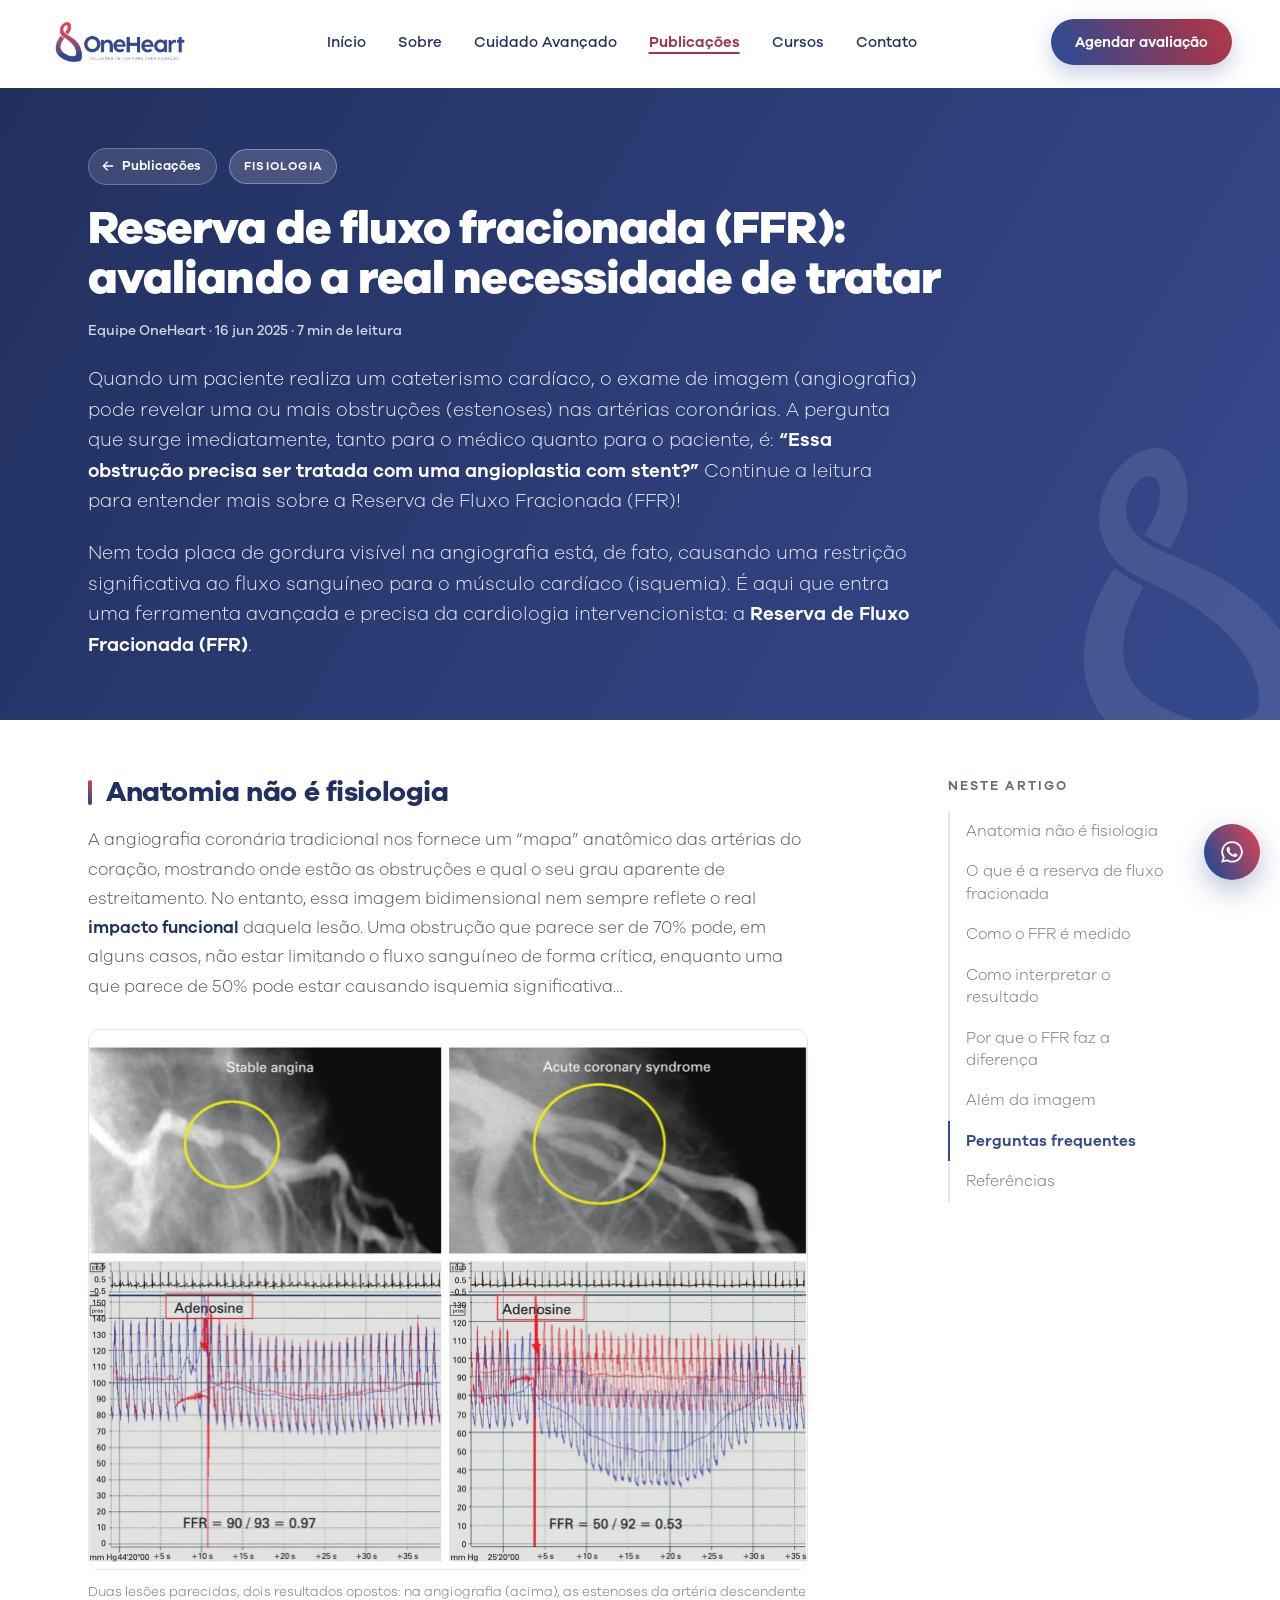
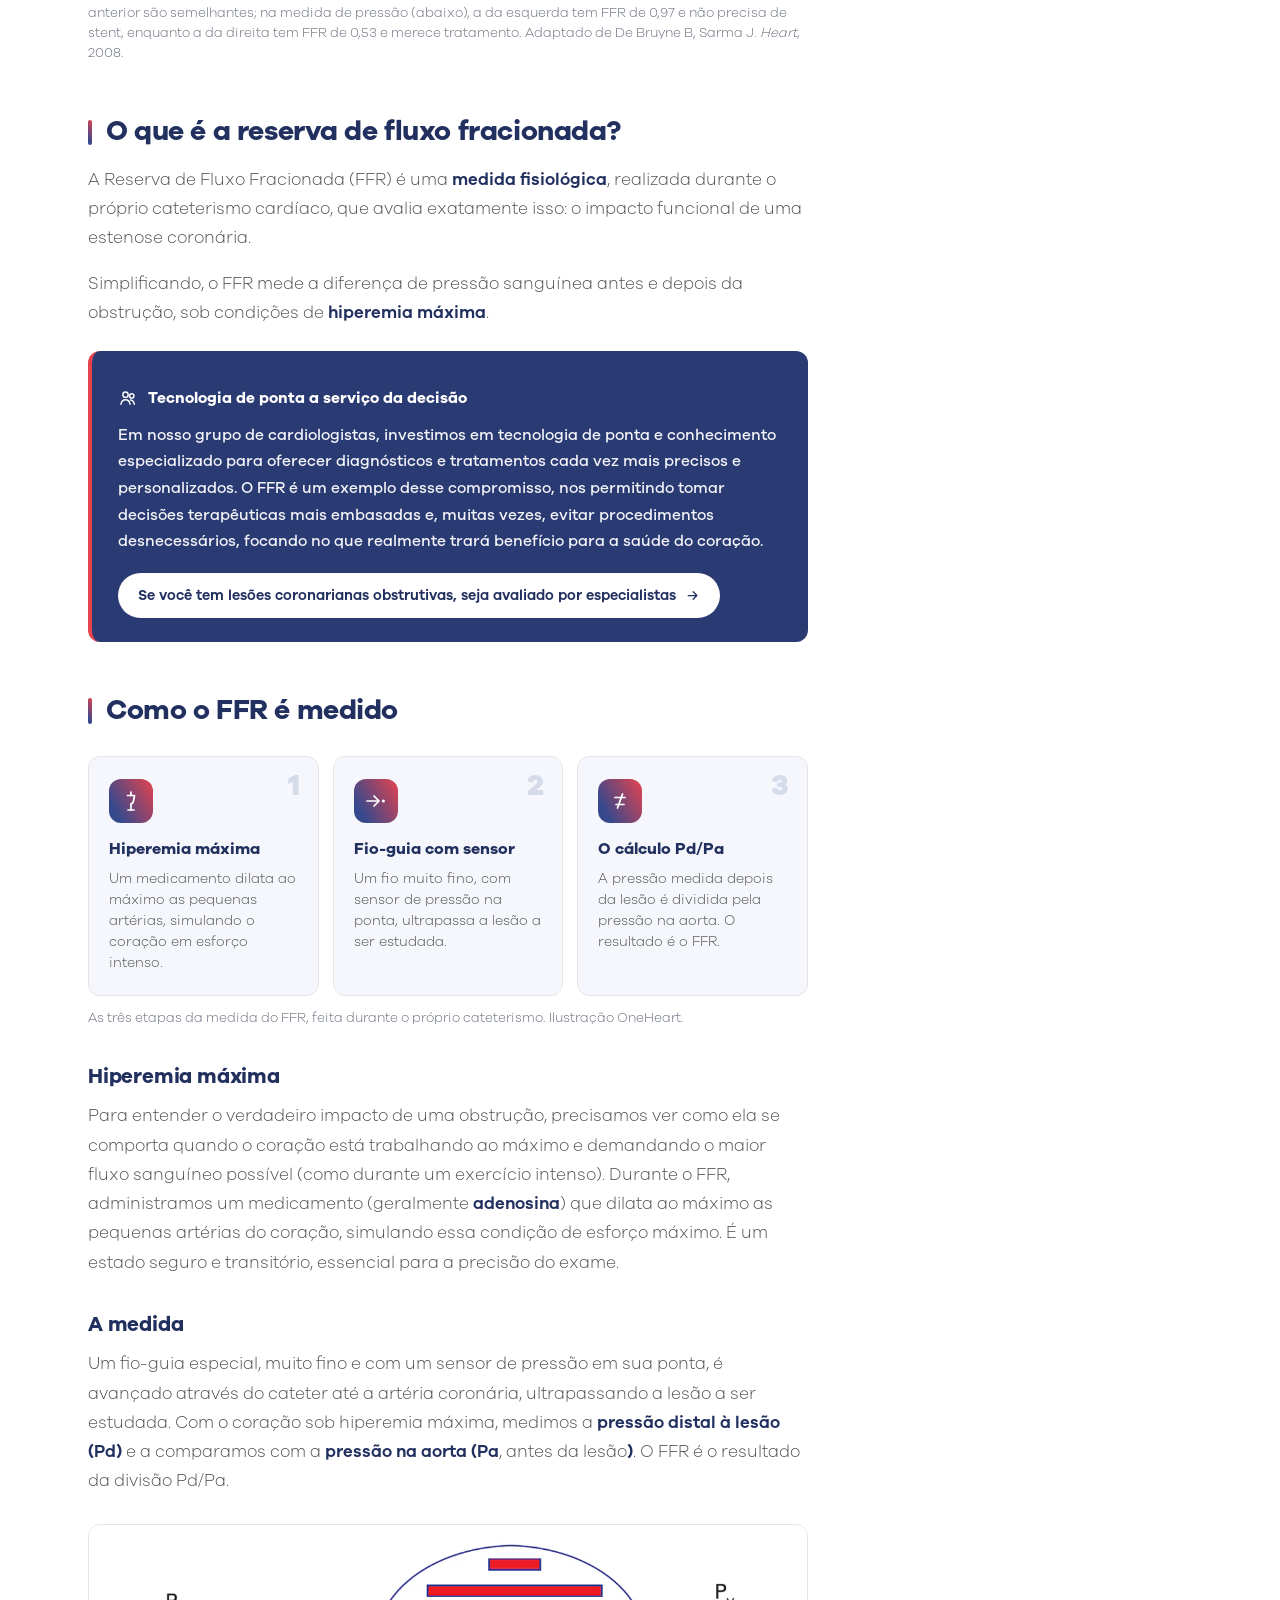
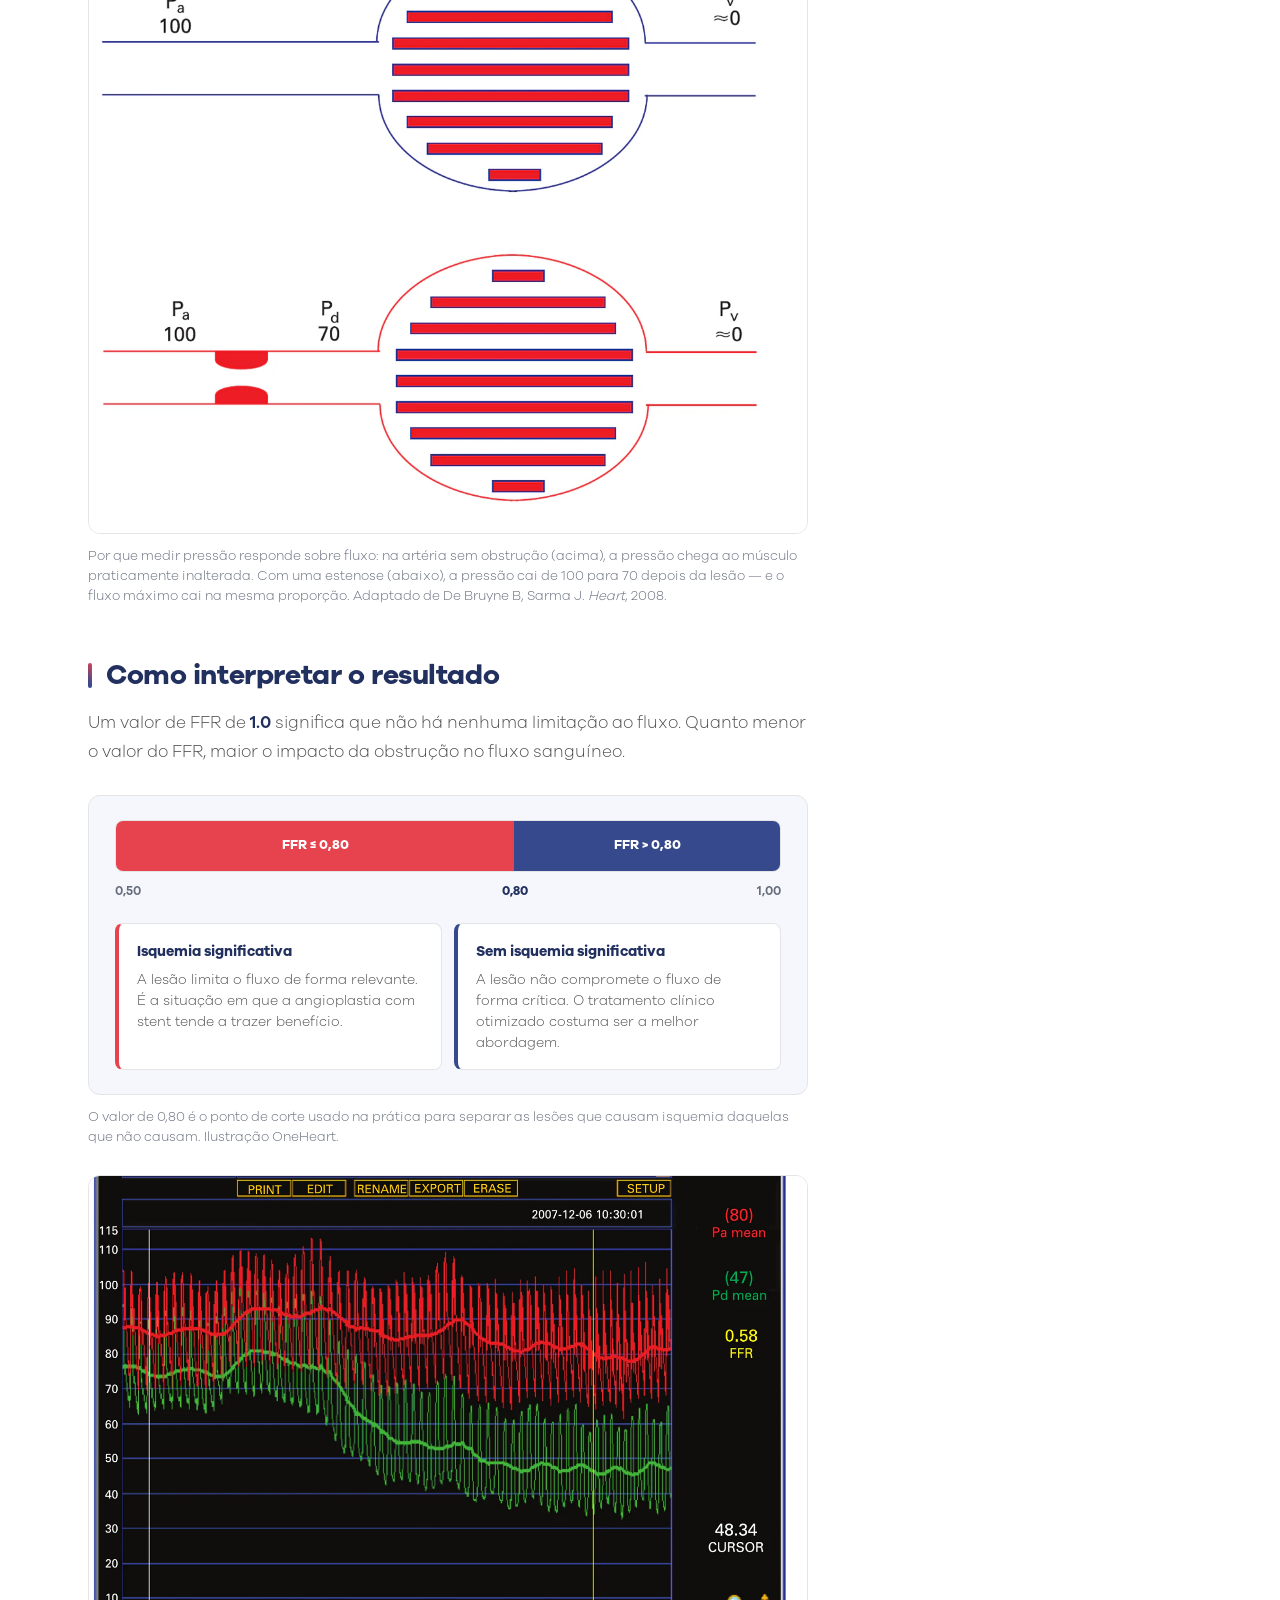
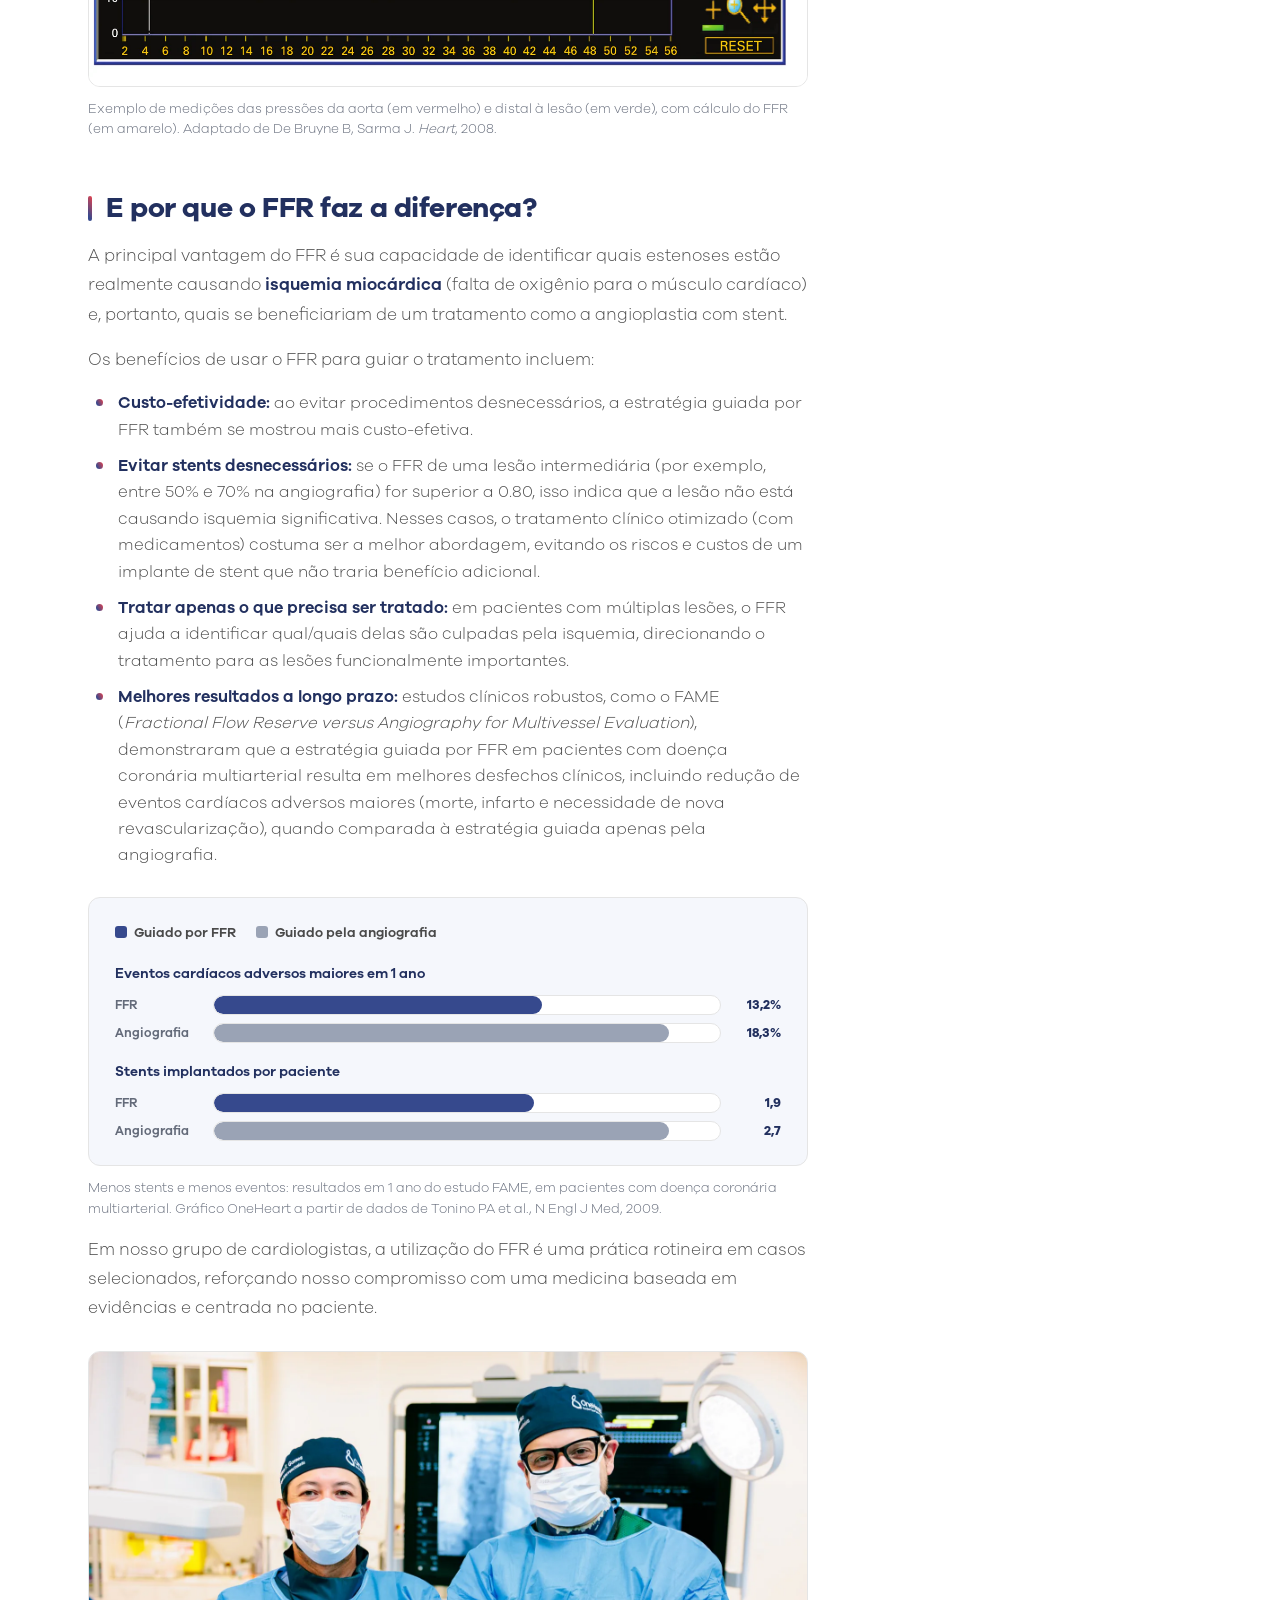
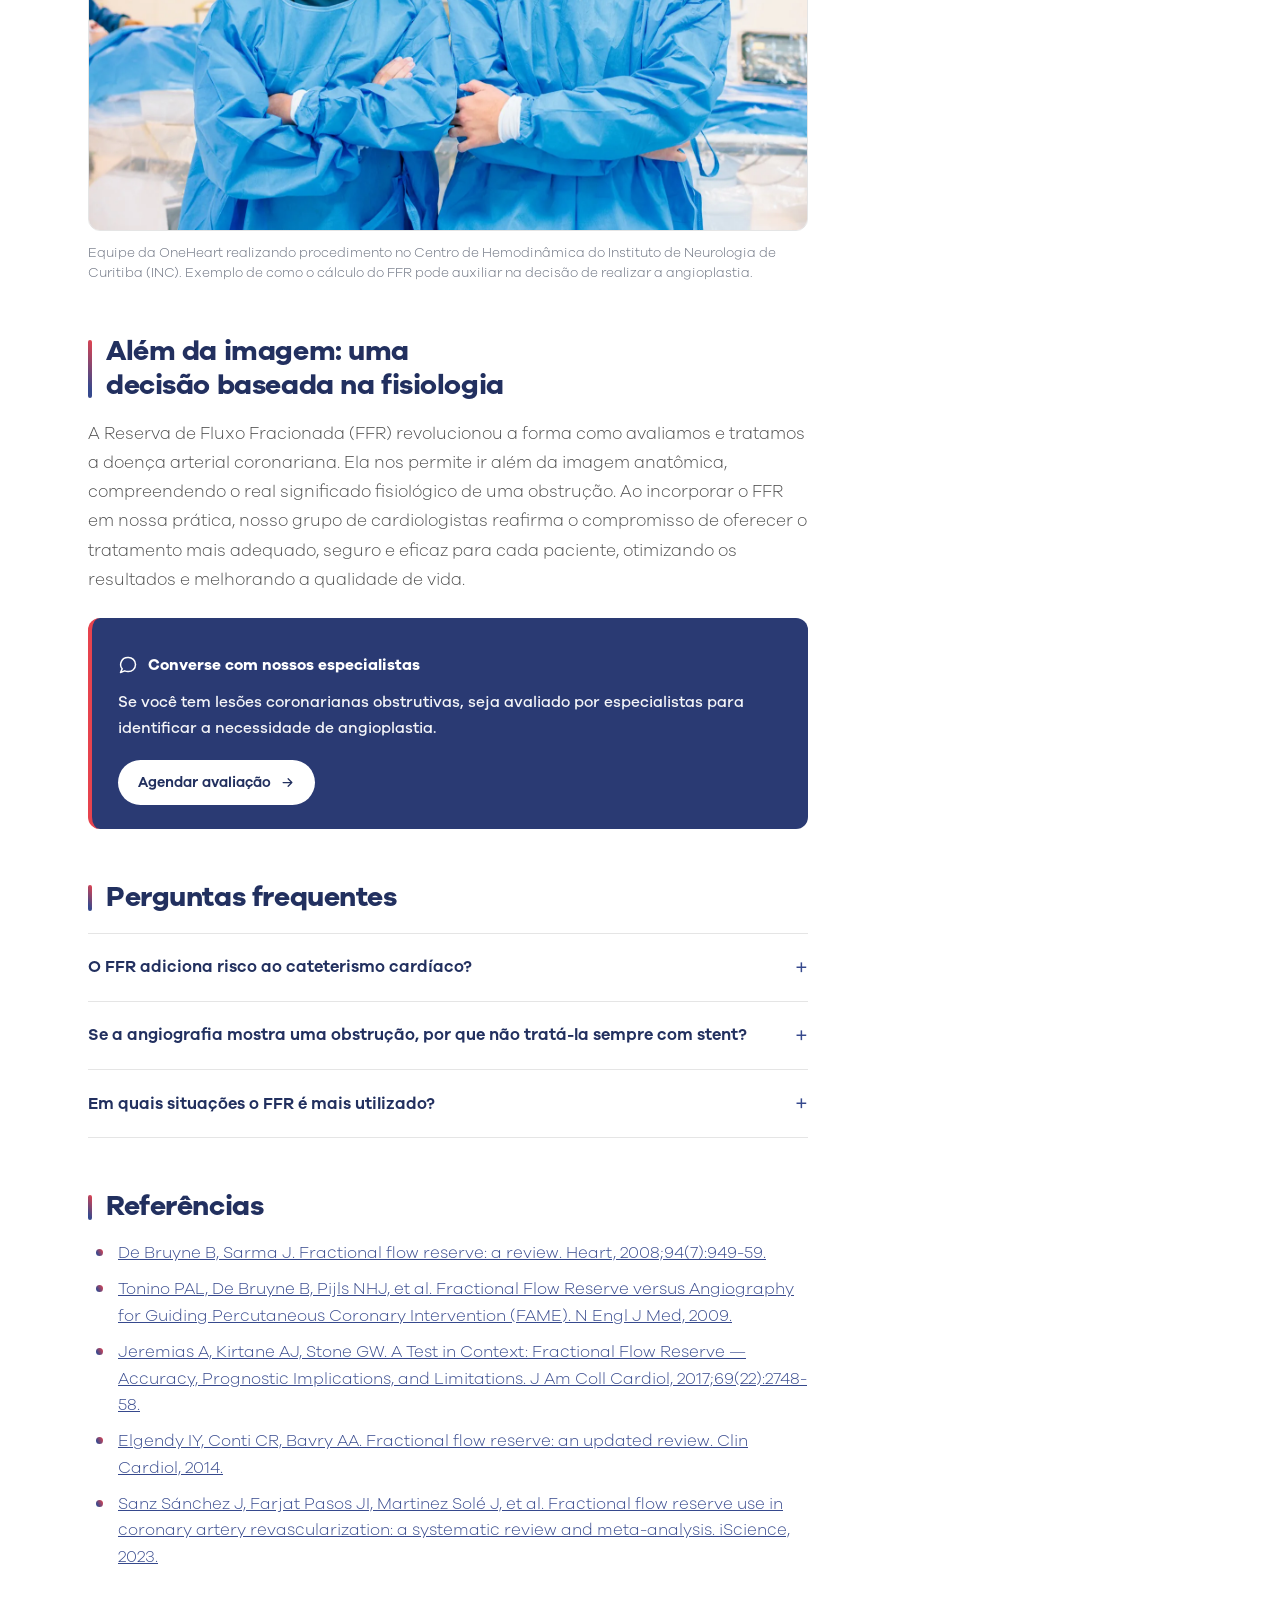
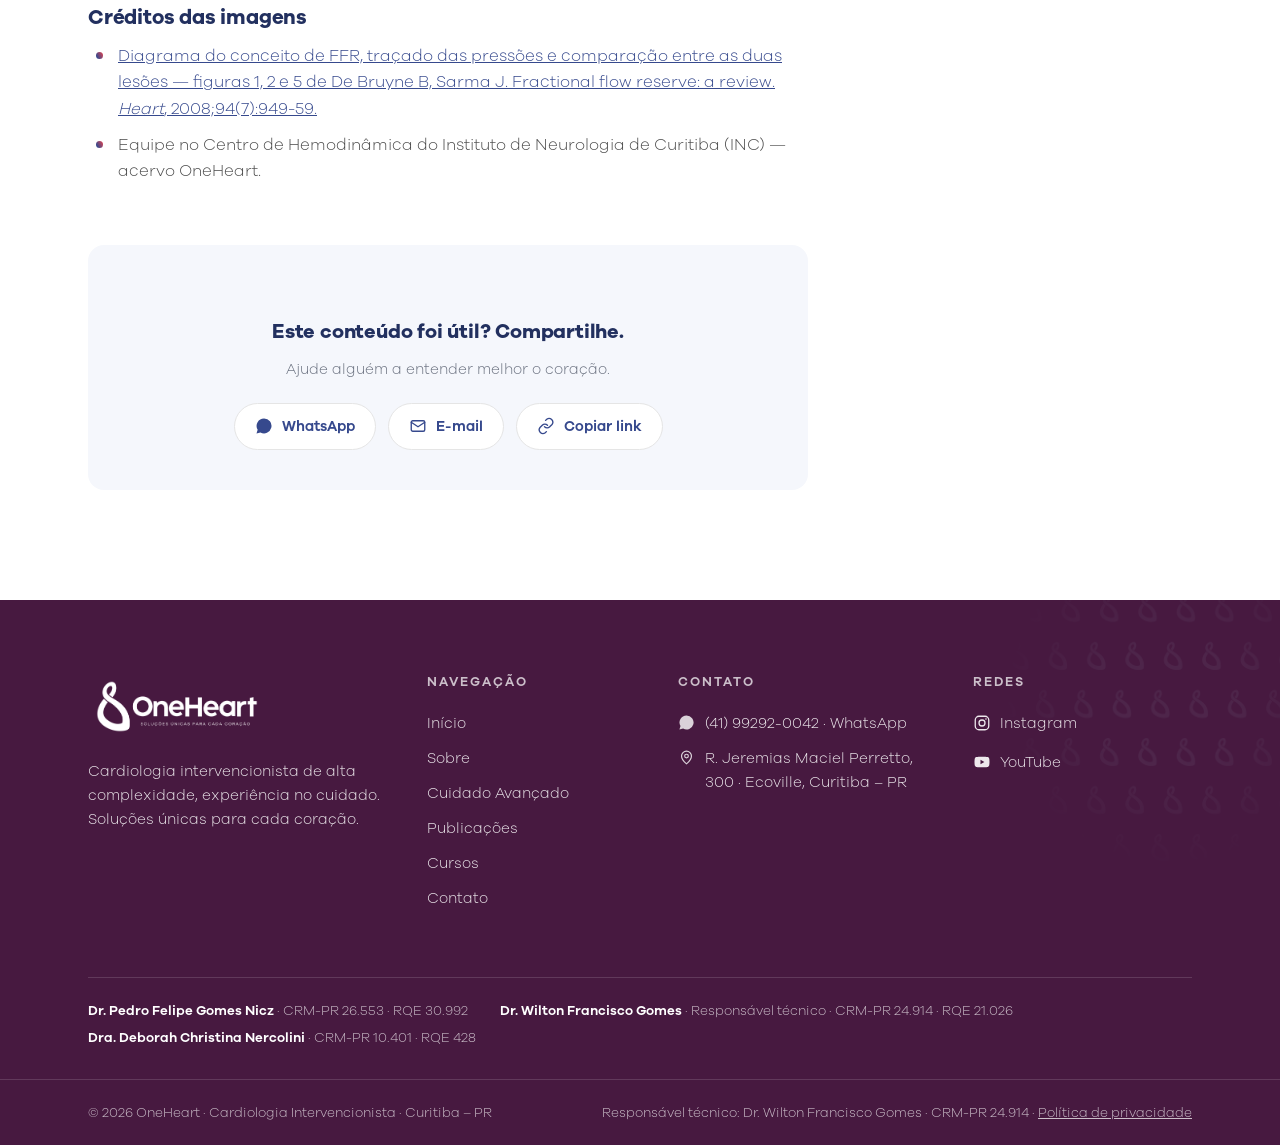
==== commit c3731987: "SEO: CRM correto Dra. Deborah (10401), canonical, dados estruturados schema.org, robots.txt e sitema" ====
--- a/artigo-ffr.html
+++ b/artigo-ffr.html
@@ -4,12 +4,14 @@
 <meta charset="UTF-8">
 <meta name="viewport" content="width=device-width, initial-scale=1.0">
 <title>Reserva de fluxo fracionada (FFR): o que é e quando é indicada? — OneHeart</title>
+<link rel="canonical" href="https://oneheart.net.br/artigo-ffr.html">
 <meta name="description" content="Nem toda obstrução vista na angiografia limita o fluxo de forma crítica. Entenda o que é a reserva de fluxo fracionada (FFR), como ela é medida durante o cateterismo, o que significa o corte de 0,80 e como ela evita stents desnecessários. Conteúdo da equipe OneHeart, em Curitiba.">
 <link rel="icon" type="image/webp" href="assets/img/selo-degrade.webp">
 <link rel="preload" href="assets/fonts/GalanoGrotesqueExtraBold.woff2" as="font" type="font/woff2" crossorigin>
 <link rel="preload" href="assets/fonts/GalanoGrotesqueLight.woff2" as="font" type="font/woff2" crossorigin>
 <link rel="stylesheet" href="css/styles.css">
 <script>if(window.matchMedia&&!matchMedia('(prefers-reduced-motion: reduce)').matches){document.documentElement.classList.add('js-reveal');window.addEventListener('error',function(){document.documentElement.classList.remove('js-reveal');});}</script>
+<script type="application/ld+json">{"@context": "https://schema.org", "@type": "MedicalWebPage", "url": "https://oneheart.net.br/artigo-ffr.html", "headline": "Reserva de fluxo fracionada (FFR): o que é e quando é indicada?", "description": "Nem toda obstrução vista na angiografia limita o fluxo de forma crítica. Entenda o que é a reserva de fluxo fracionada (FFR), como ela é medida durante o cateterismo, o que significa o corte de 0,80 e como ela evita stents desnecessários. Conteúdo da equipe OneHeart, em Curitiba.", "inLanguage": "pt-BR", "audience": {"@type": "PeopleAudience", "audienceType": "Pacientes e médicos"}, "publisher": {"@id": "https://oneheart.net.br/#clinica"}, "author": {"@type": "Organization", "name": "Equipe OneHeart", "url": "https://oneheart.net.br/"}}</script>
 </head>
 <body>
 
@@ -372,7 +374,7 @@
     <div class="footer-creds" aria-label="Corpo clínico e credenciais">
       <span><strong>Dr. Pedro Felipe Gomes Nicz</strong> · CRM-PR 26.553 · RQE 30.992</span>
       <span><strong>Dr. Wilton Francisco Gomes</strong> · Responsável técnico · CRM-PR 24.914 · RQE 21.026</span>
-      <span><strong>Dra. Deborah Christina Nercolini</strong> · CRM-PR 9.501 · RQE 428</span>
+      <span><strong>Dra. Deborah Christina Nercolini</strong> · CRM-PR 10.401 · RQE 428</span>
     </div>
   </div>
   <div class="footer-bar">
